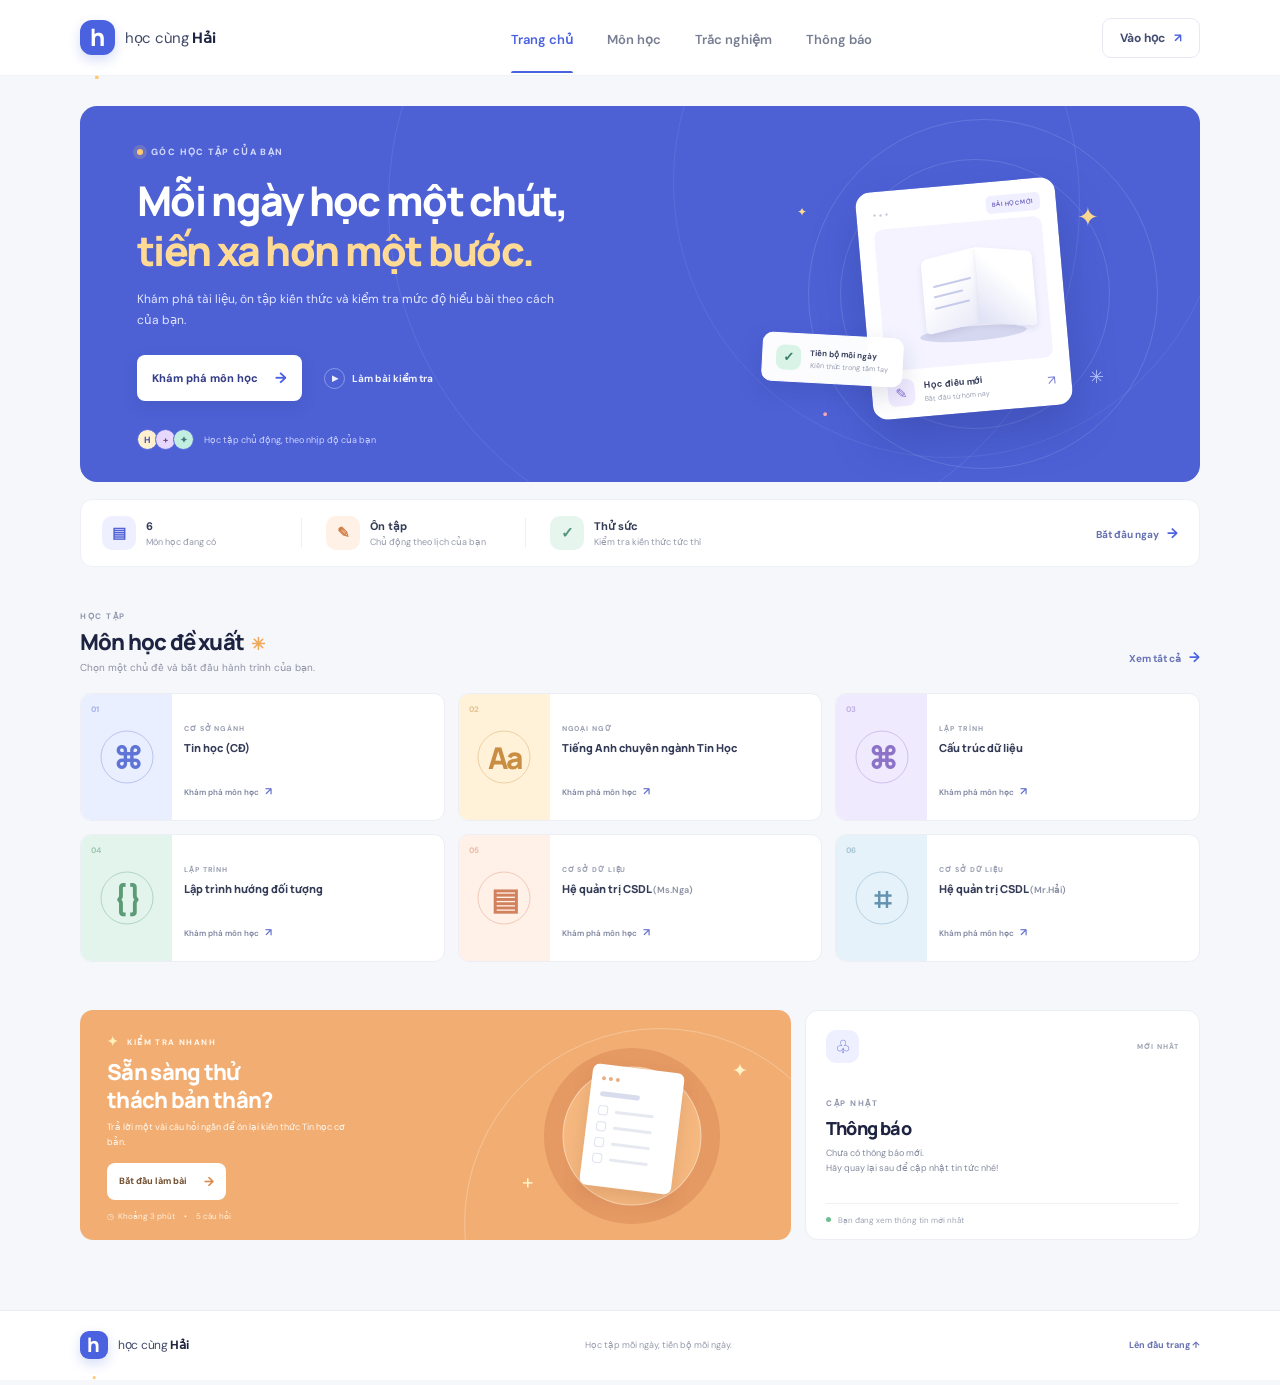
==== index.html @ 6ba07b75 "Add files via upload" ====
<!doctype html>
<html lang="vi">
  <head>
    <meta charset="utf-8">
    <meta name="viewport" content="width=device-width, initial-scale=1">
    <meta name="theme-color" content="#f5f7fb">
    <meta name="description" content="Học cùng Hải — góc học tập trực tuyến với tài liệu và bài trắc nghiệm.">
    <title>Học cùng Hải — Học tập mỗi ngày</title>
    <link rel="preconnect" href="https://fonts.googleapis.com">
    <link rel="preconnect" href="https://fonts.gstatic.com" crossorigin>
    <link href="https://fonts.googleapis.com/css2?family=DM+Sans:wght@400;500;600;700;800&family=Manrope:wght@400;500;600;700;800&display=swap" rel="stylesheet">
    <link rel="stylesheet" href="styles.css">
    <script src="app.js" defer></script>
  </head>
  <body>
    <header class="site-header">
      <div class="header-inner">
        <a class="brand" href="#trang-chu" aria-label="Học cùng Hải - Trang chủ">
          <span class="brand-mark" aria-hidden="true">h<span>.</span></span>
          <span class="brand-name">học cùng <strong>Hải</strong></span>
        </a>
        <button class="menu-toggle" type="button" aria-expanded="false" aria-controls="primary-nav" aria-label="Mở menu">
          <span></span><span></span><span></span>
        </button>
        <nav class="primary-nav" id="primary-nav" aria-label="Điều hướng chính">
          <a class="nav-link active" href="#trang-chu">Trang chủ</a>
          <a class="nav-link" href="#mon-hoc">Môn học</a>
          <a class="nav-link" href="#kiem-tra">Trắc nghiệm</a>
          <a class="nav-link" href="#thong-bao">Thông báo</a>
        </nav>
        <a class="header-cta" href="#kiem-tra">Vào học <span aria-hidden="true">↗</span></a>
      </div>
    </header>

    <main id="trang-chu">
      <div class="page-shell">
        <section class="hero" aria-labelledby="hero-title">
          <div class="hero-copy">
            <div class="eyebrow"><span class="eyebrow-dot"></span> GÓC HỌC TẬP CỦA BẠN</div>
            <h1 id="hero-title">Mỗi ngày học một chút,<br><span>tiến xa hơn một bước.</span></h1>
            <p>Khám phá tài liệu, ôn tập kiến thức và kiểm tra mức độ hiểu bài theo cách của bạn.</p>
            <div class="hero-actions">
              <a class="button button-light" href="#mon-hoc">Khám phá môn học <span aria-hidden="true">→</span></a>
              <a class="hero-text-link" href="#kiem-tra"><span class="play-icon" aria-hidden="true">▶</span> Làm bài kiểm tra</a>
            </div>
            <div class="hero-footnote"><span class="avatar-stack" aria-hidden="true"><i>H</i><i>+</i><i>✦</i></span><span>Học tập chủ động, theo nhịp độ của bạn</span></div>
          </div>
          <div class="hero-art" aria-hidden="true">
            <div class="art-orbit orbit-one"></div>
            <div class="art-orbit orbit-two"></div>
            <div class="art-spark spark-one">✦</div>
            <div class="art-spark spark-two">✳</div>
            <div class="book-card">
              <div class="book-card-top"><span class="book-dots">•••</span><span class="book-tag">BÀI HỌC MỚI</span></div>
              <div class="book-illustration"><div class="book-shadow"></div><div class="book-left"></div><div class="book-right"></div><div class="book-line line-a"></div><div class="book-line line-b"></div><div class="book-line line-c"></div></div>
              <div class="book-caption"><span class="caption-icon">✎</span><span><strong>Học điều mới</strong><small>Bắt đầu từ hôm nay</small></span><span class="caption-arrow">↗</span></div>
            </div>
            <div class="floating-note"><span class="note-check">✓</span><span><strong>Tiến bộ mỗi ngày</strong><small>Kiến thức trong tầm tay</small></span></div>
            <span class="art-star star-a">✦</span><span class="art-star star-b">·</span>
          </div>
        </section>

        <section class="quick-stats" aria-label="Tổng quan học tập">
          <div class="stat-item"><span class="stat-icon icon-blue">▤</span><span><strong>6</strong><small>Môn học đang có</small></span></div>
          <span class="stat-divider"></span>
          <div class="stat-item"><span class="stat-icon icon-orange">✎</span><span><strong>Ôn tập</strong><small>Chủ động theo lịch của bạn</small></span></div>
          <span class="stat-divider"></span>
          <div class="stat-item"><span class="stat-icon icon-green">✓</span><span><strong>Thử sức</strong><small>Kiểm tra kiến thức tức thì</small></span></div>
          <a class="stat-more" href="#kiem-tra">Bắt đầu ngay <span aria-hidden="true">→</span></a>
        </section>

        <section class="content-section courses-section" id="mon-hoc" aria-labelledby="courses-title">
          <div class="section-heading">
            <div><div class="section-kicker">HỌC TẬP</div><h2 id="courses-title">Môn học đề xuất <span class="heading-spark">✳</span></h2><p>Chọn một chủ đề và bắt đầu hành trình của bạn.</p></div>
            <a class="view-all" href="#mon-hoc">Xem tất cả <span aria-hidden="true">→</span></a>
          </div>
          <div class="course-grid">
            <a class="course-card course-blue" href="#kiem-tra">
              <div class="course-art"><span class="course-glyph">01</span><span class="art-symbol">⌘</span><span class="art-ring"></span></div>
              <div class="course-info"><span class="course-label">CƠ SỞ NGÀNH</span><h3>Tin học (CĐ)</h3><span class="course-link">Khám phá môn học <span aria-hidden="true">↗</span></span></div>
            </a>
            <a class="course-card course-yellow" href="#kiem-tra">
              <div class="course-art"><span class="course-glyph">02</span><span class="art-symbol">Aa</span><span class="art-ring"></span></div>
              <div class="course-info"><span class="course-label">NGOẠI NGỮ</span><h3>Tiếng Anh chuyên ngành Tin Học</h3><span class="course-link">Khám phá môn học <span aria-hidden="true">↗</span></span></div>
            </a>
            <a class="course-card course-lilac" href="#kiem-tra">
              <div class="course-art"><span class="course-glyph">03</span><span class="art-symbol">⌘</span><span class="art-ring"></span></div>
              <div class="course-info"><span class="course-label">LẬP TRÌNH</span><h3>Cấu trúc dữ liệu</h3><span class="course-link">Khám phá môn học <span aria-hidden="true">↗</span></span></div>
            </a>
            <a class="course-card course-mint" href="#kiem-tra">
              <div class="course-art"><span class="course-glyph">04</span><span class="art-symbol">{ }</span><span class="art-ring"></span></div>
              <div class="course-info"><span class="course-label">LẬP TRÌNH</span><h3>Lập trình hướng đối tượng</h3><span class="course-link">Khám phá môn học <span aria-hidden="true">↗</span></span></div>
            </a>
            <a class="course-card course-peach" href="#kiem-tra">
              <div class="course-art"><span class="course-glyph">05</span><span class="art-symbol">▤</span><span class="art-ring"></span></div>
              <div class="course-info"><span class="course-label">CƠ SỞ DỮ LIỆU</span><h3>Hệ quản trị CSDL <span class="teacher">(Ms.Nga)</span></h3><span class="course-link">Khám phá môn học <span aria-hidden="true">↗</span></span></div>
            </a>
            <a class="course-card course-sky" href="#kiem-tra">
              <div class="course-art"><span class="course-glyph">06</span><span class="art-symbol">⌗</span><span class="art-ring"></span></div>
              <div class="course-info"><span class="course-label">CƠ SỞ DỮ LIỆU</span><h3>Hệ quản trị CSDL <span class="teacher">(Mr.Hải)</span></h3><span class="course-link">Khám phá môn học <span aria-hidden="true">↗</span></span></div>
            </a>
          </div>
        </section>

        <section class="bottom-grid">
          <div class="quiz-panel" id="kiem-tra">
            <div class="quiz-copy">
              <div class="quiz-label"><span>✦</span> KIỂM TRA NHANH</div>
              <h2>Sẵn sàng thử<br>thách bản thân?</h2>
              <p>Trả lời một vài câu hỏi ngắn để ôn lại kiến thức Tin học cơ bản.</p>
              <button class="button button-dark" type="button" id="start-quiz">Bắt đầu làm bài <span aria-hidden="true">→</span></button>
              <div class="quiz-meta"><span>◷ &nbsp;Khoảng 3 phút</span><span>•</span><span>5 câu hỏi</span></div>
            </div>
            <div class="quiz-art" aria-hidden="true"><div class="quiz-circle circle-back"></div><div class="quiz-circle circle-front"></div><div class="quiz-paper"><div class="paper-top"><i></i><i></i><i></i></div><div class="paper-title"></div><div class="paper-row"><b>✓</b><i></i></div><div class="paper-row"><b></b><i></i></div><div class="paper-row"><b></b><i></i></div><div class="paper-row"><b></b><i></i></div></div><span class="quiz-art-star">✦</span><span class="quiz-art-plus">+</span></div>
          </div>
          <aside class="notice-card" id="thong-bao">
            <div class="notice-heading"><div class="notice-icon">♧</div><span class="notice-count">MỚI NHẤT</span></div>
            <div class="notice-content"><span class="section-kicker">CẬP NHẬT</span><h2>Thông báo</h2><p>Chưa có thông báo mới.<br>Hãy quay lại sau để cập nhật tin tức nhé!</p></div>
            <div class="notice-footer"><span class="notice-dot"></span> Bạn đang xem thông tin mới nhất</div>
          </aside>
        </section>
      </div>
    </main>

    <footer class="site-footer"><div class="footer-inner"><a class="brand footer-brand" href="#trang-chu"><span class="brand-mark" aria-hidden="true">h<span>.</span></span><span class="brand-name">học cùng <strong>Hải</strong></span></a><span>Học tập mỗi ngày, tiến bộ mỗi ngày.</span><a href="#trang-chu">Lên đầu trang ↑</a></div></footer>

    <dialog class="quiz-dialog" id="quiz-dialog" aria-labelledby="quiz-title">
      <div class="quiz-dialog-inner">
        <div class="dialog-top"><span class="dialog-brand"><span class="brand-mark" aria-hidden="true">h<span>.</span></span> BÀI KIỂM TRA NHANH</span><button class="icon-button" id="close-quiz" type="button" aria-label="Đóng bài kiểm tra">×</button></div>
        <div id="quiz-content"></div>
      </div>
    </dialog>
  </body>
</html>
---- styles.css ----
:root {
  color-scheme: light;
  --ink: #1d2340;
  --muted: #777e96;
  --blue: #4a62df;
  --line: #e9ebf2;
  --paper: #fff;
  --canvas: #f5f7fb;
}

* { box-sizing: border-box; }
html { scroll-behavior: smooth; scroll-padding-top: 96px; }
body { margin: 0; background: var(--canvas); color: var(--ink); font-family: "DM Sans", sans-serif; -webkit-font-smoothing: antialiased; }
a { color: inherit; text-decoration: none; }
button { font: inherit; }
.site-header { position: sticky; z-index: 10; top: 0; height: 76px; background: rgba(255,255,255,.94); border-bottom: 1px solid rgba(31,40,75,.055); backdrop-filter: blur(14px); }
.header-inner, .page-shell, .footer-inner { width: min(1120px, calc(100% - 48px)); margin: 0 auto; }
.header-inner { height: 100%; display: flex; align-items: center; justify-content: space-between; }
.brand { display: inline-flex; align-items: center; gap: 10px; white-space: nowrap; }
.brand-mark { display: grid; width: 35px; height: 35px; place-items: center; border-radius: 12px; color: white; background: var(--blue); font-family: Manrope, sans-serif; font-size: 24px; font-weight: 800; letter-spacing: -3px; padding: 0 4px 5px 0; box-shadow: 0 5px 12px #4a62df38; }
.brand-mark span { color: #ffc96c; }
.brand-name { color: #424a69; font-size: 15px; letter-spacing: -.3px; }
.brand-name strong { color: var(--ink); font-weight: 800; }
.primary-nav { display: flex; align-items: center; gap: 34px; margin-left: 65px; }
.nav-link { position: relative; padding: 28px 0 25px; color: #777e92; font-size: 13px; font-weight: 600; transition: color .2s; }
.nav-link:hover, .nav-link.active { color: var(--blue); }
.nav-link.active:after { position: absolute; right: 0; bottom: 0; left: 0; height: 2px; border-radius: 2px 2px 0 0; background: var(--blue); content: ""; }
.header-cta { padding: 11px 17px; border: 1px solid #e6e9f4; border-radius: 9px; color: #424b70; background: #fff; font-size: 12px; font-weight: 700; transition: border-color .2s, color .2s; }
.header-cta:hover { border-color: var(--blue); color: var(--blue); }
.header-cta span { padding-left: 6px; color: var(--blue); }
.menu-toggle { display: none; }
.page-shell { padding-top: 30px; padding-bottom: 70px; }
.hero { position: relative; display: grid; min-height: 371px; grid-template-columns: 1.1fr .9fr; overflow: hidden; border-radius: 17px; color: white; background: #4d61d5; isolation: isolate; }
.hero:before { position: absolute; z-index: -1; top: -248px; right: 120px; width: 690px; height: 690px; border: 1px solid #ffffff17; border-radius: 50%; content: ""; }
.hero:after { position: absolute; z-index: -1; top: -200px; right: -25px; width: 550px; height: 550px; border: 1px solid #ffffff13; border-radius: 50%; content: ""; }
.hero-copy { z-index: 1; align-self: center; padding: 40px 0 32px 57px; }
.eyebrow, .quiz-label { display: flex; align-items: center; gap: 8px; color: #d2d8ff; font-size: 9px; font-weight: 800; letter-spacing: 1.4px; }
.eyebrow-dot { width: 6px; height: 6px; border-radius: 50%; background: #ffcb71; box-shadow: 0 0 0 4px #ffcb712e; }
.hero h1 { margin: 17px 0 13px; font-family: Manrope, sans-serif; font-size: clamp(29px, 3.5vw, 41px); font-weight: 800; letter-spacing: -1.7px; line-height: 1.23; }
.hero h1 span { color: #ffda95; }
.hero-copy > p { max-width: 430px; margin: 0; color: #e2e5ff; font-size: 12px; line-height: 1.8; }
.hero-actions { display: flex; align-items: center; gap: 22px; margin-top: 23px; }
.button { display: inline-flex; align-items: center; justify-content: center; gap: 17px; border: 0; border-radius: 8px; cursor: pointer; font-size: 11px; font-weight: 800; transition: transform .18s, box-shadow .18s, background .18s; }
.button:hover { transform: translateY(-2px); }
.button-light { padding: 13px 15px; color: #343e88; background: white; box-shadow: 0 5px 16px #232b6221; }
.button-light span { color: var(--blue); font-size: 15px; }
.hero-text-link { color: #eef0ff; font-size: 10px; font-weight: 700; }
.play-icon { display: inline-grid; width: 21px; height: 21px; margin-right: 5px; place-items: center; border: 1px solid #ffffff56; border-radius: 50%; font-size: 8px; }
.hero-footnote { display: flex; align-items: center; gap: 10px; margin-top: 28px; color: #cdd3ff; font-size: 9px; }
.avatar-stack { display: flex; padding-left: 3px; }
.avatar-stack i { display: grid; width: 21px; height: 21px; margin-left: -3px; place-items: center; border: 1px solid #5366db; border-radius: 50%; color: #4854ad; background: #fff0cf; font-size: 9px; font-style: normal; font-weight: 800; }
.avatar-stack i:nth-child(2) { color: #704b82; background: #e8d7fc; }
.avatar-stack i:nth-child(3) { color: #457a77; background: #c1eee0; }
.hero-art { position: relative; min-height: 371px; }
.art-orbit { position: absolute; top: 50%; left: 50%; border: 1px solid #ffffff21; border-radius: 50%; transform: translate(-40%,-50%); }
.orbit-one { width: 350px; height: 350px; }
.orbit-two { width: 270px; height: 270px; }
.book-card { position: absolute; top: 50%; left: 50%; width: 200px; height: 228px; padding: 13px 15px; border: 1px solid #ffffff76; border-radius: 15px; background: #fff; box-shadow: 0 22px 45px #252e7c4c; transform: translate(-42%,-48%) rotate(-5deg); }
.book-card-top { display: flex; align-items: center; justify-content: space-between; }
.book-dots { color: #c2c8da; font-size: 10px; letter-spacing: 2px; }
.book-tag { padding: 5px 6px; border-radius: 5px; color: #7772c3; background: #f0efff; font-size: 6px; font-weight: 800; letter-spacing: .5px; }
.book-illustration { position: relative; height: 142px; margin-top: 6px; overflow: hidden; border-radius: 9px; background: #f4f3ff; }
.book-shadow { position: absolute; bottom: 23px; left: 37px; width: 107px; height: 15px; border-radius: 50%; background: #d5d6ef; }
.book-left, .book-right { position: absolute; bottom: 37px; width: 56px; height: 75px; background: linear-gradient(145deg,#fff 40%,#e7e8f7); box-shadow: 0 3px 6px #7578a62a; }
.book-left { left: 44px; border-radius: 6px 1px 2px 5px; transform: skewY(-9deg); }
.book-right { left: 99px; border-radius: 1px 5px 5px 2px; background: linear-gradient(220deg,#fff 40%,#dfe2f5); transform: skewY(9deg); }
.book-line { position: absolute; z-index: 1; left: 54px; width: 39px; height: 2px; border-radius: 4px; background: #c7cbea; transform: rotate(-9deg); }
.line-a { bottom: 82px; }.line-b { bottom: 71px; width: 30px; }.line-c { bottom: 60px; width: 36px; }
.book-caption { display: flex; align-items: center; gap: 9px; padding-top: 9px; }
.caption-icon { display: grid; width: 27px; height: 27px; place-items: center; border-radius: 8px; color: #876fd0; background: #f1ecff; font-size: 14px; }
.book-caption strong, .book-caption small, .floating-note strong, .floating-note small { display: block; }
.book-caption strong { color: #343b5a; font-size: 9px; }
.book-caption small { margin-top: 3px; color: #9a9fb2; font-size: 7px; }
.caption-arrow { margin-left: auto; color: #757ad3; font-size: 13px; }
.floating-note { position: absolute; top: 61%; left: 13%; display: flex; align-items: center; gap: 9px; padding: 11px 13px; border: 1px solid #fff; border-radius: 10px; background: #fffffffa; box-shadow: 0 9px 24px #232b6226; transform: rotate(3deg); }
.note-check { display: grid; width: 25px; height: 25px; place-items: center; border-radius: 8px; color: #377c66; background: #d9f3e7; font-size: 13px; font-weight: 800; }
.floating-note strong { color: #3a415e; font-size: 8px; }
.floating-note small { margin-top: 3px; color: #969caf; font-size: 7px; }
.art-spark, .art-star { position: absolute; color: #ffda91; }
.spark-one { top: 25%; right: 20%; font-size: 26px; }
.spark-two { top: 69%; right: 19%; color: #b6c4ff; font-size: 18px; }
.star-a { top: 26%; left: 20%; font-size: 12px; }
.star-b { top: 76%; left: 25%; color: #f8a5ae; font-size: 33px; }
.quick-stats { display: flex; align-items: center; gap: 24px; margin: 17px 0 44px; padding: 16px 21px; border: 1px solid #edf0f6; border-radius: 12px; background: #fff; }
.stat-item { display: flex; align-items: center; gap: 10px; min-width: 175px; }
.stat-icon { display: grid; width: 34px; height: 34px; flex: 0 0 34px; place-items: center; border-radius: 10px; font-size: 15px; font-weight: 700; }
.icon-blue { color: #5263d5; background: #eef0ff; }.icon-orange { color: #d17f48; background: #fff1e5; }.icon-green { color: #52977a; background: #e6f5ee; }
.stat-item strong, .stat-item small { display: block; }
.stat-item strong { color: #363d59; font-size: 11px; font-weight: 800; }
.stat-item small { margin-top: 3px; color: #9399aa; font-size: 9px; }
.stat-divider { width: 1px; height: 30px; background: #eef0f4; }
.stat-more { margin-left: auto; color: #6570b0; font-size: 10px; font-weight: 700; white-space: nowrap; }
.stat-more span { padding-left: 6px; color: var(--blue); font-size: 14px; }
.content-section { margin-bottom: 48px; }
.section-heading { display: flex; align-items: flex-end; justify-content: space-between; margin-bottom: 19px; }
.section-kicker { color: #9299ac; font-size: 8px; font-weight: 800; letter-spacing: 1.5px; }
.section-heading h2, .notice-content h2 { margin: 6px 0 4px; font-family: Manrope, sans-serif; font-size: 22px; font-weight: 800; letter-spacing: -.8px; }
.heading-spark { padding-left: 4px; color: #efa95b; font-family: sans-serif; font-size: 17px; }
.section-heading p { margin: 0; color: #8d93a5; font-size: 10px; }
.view-all { padding: 8px 0; color: #6974b6; font-size: 10px; font-weight: 700; }
.view-all span { margin-left: 6px; color: var(--blue); font-size: 14px; }
.course-grid { display: grid; grid-template-columns: repeat(3, 1fr); gap: 13px; }
.course-card { display: grid; min-height: 128px; grid-template-columns: 91px 1fr; overflow: hidden; border: 1px solid #eceef4; border-radius: 11px; background: #fff; transition: transform .2s, box-shadow .2s, border-color .2s; }
.course-card:hover { border-color: #d9def9; box-shadow: 0 10px 24px #313c7510; transform: translateY(-3px); }
.course-art { position: relative; display: grid; overflow: hidden; place-items: center; }
.course-blue .course-art { background: #e9efff; color: #6074d5; }.course-yellow .course-art { background: #fff2d9; color: #c98e43; }.course-lilac .course-art { background: #f0eaff; color: #8d73c7; }.course-mint .course-art { background: #e2f4eb; color: #5b9c77; }.course-peach .course-art { background: #fff0e8; color: #d2815d; }.course-sky .course-art { background: #e5f2fa; color: #6393b1; }
.course-glyph { position: absolute; top: 10px; left: 10px; opacity: .48; font-size: 8px; font-weight: 800; }
.art-symbol { z-index: 1; font-family: Manrope, sans-serif; font-size: 30px; font-weight: 800; letter-spacing: -2px; }
.art-ring { position: absolute; top: 50%; left: 50%; width: 53px; height: 53px; border: 1px solid currentColor; border-radius: 50%; opacity: .35; transform: translate(-50%,-50%); }
.course-info { align-self: center; padding: 11px 12px; }
.course-label { color: #9aa0b1; font-size: 7px; font-weight: 800; letter-spacing: .9px; }
.course-info h3 { min-height: 30px; margin: 5px 0 8px; color: #343b57; font-family: Manrope, sans-serif; font-size: 11px; font-weight: 800; line-height: 1.35; }
.teacher { color: #8a90a3; font-family: "DM Sans", sans-serif; font-size: 9px; font-weight: 600; }
.course-link { color: #7e85a0; font-size: 8px; font-weight: 600; }
.course-link span { padding-left: 4px; color: #6371d0; font-size: 11px; }
.bottom-grid { display: grid; grid-template-columns: 1.8fr 1fr; gap: 14px; }
.quiz-panel { position: relative; display: flex; min-height: 226px; overflow: hidden; border-radius: 13px; color: white; background: #f2ae72; }
.quiz-panel:before { position: absolute; right: -65px; bottom: -180px; width: 390px; height: 390px; border: 1px solid #ffffff45; border-radius: 50%; content: ""; }
.quiz-copy { z-index: 1; width: 57%; padding: 23px 0 19px 27px; }
.quiz-label { color: #fff7eb; font-size: 8px; }
.quiz-label span { color: #fff0b7; font-size: 13px; }
.quiz-copy h2 { margin: 9px 0 6px; font-family: Manrope, sans-serif; font-size: 22px; font-weight: 800; letter-spacing: -.7px; line-height: 1.25; }
.quiz-copy p { max-width: 245px; margin: 0; color: #fff8f1; font-size: 9px; line-height: 1.65; }
.button-dark { margin-top: 13px; padding: 10px 12px; color: #735031; background: #fff; font-size: 9px; }
.button-dark:hover { box-shadow: 0 5px 14px #9d61383b; }
.button-dark span { color: #d78c50; font-size: 13px; }
.quiz-meta { display: flex; gap: 9px; margin-top: 11px; color: #fff0df; font-size: 8px; }
.quiz-art { position: relative; flex: 1; }
.quiz-circle { position: absolute; top: 55%; left: 48%; border-radius: 50%; transform: translate(-50%,-50%); }
.circle-back { width: 176px; height: 176px; background: #e59963; }
.circle-front { width: 139px; height: 139px; border: 1px solid #ffffff69; background: #f5b87f; }
.quiz-paper { position: absolute; top: 52%; left: 48%; width: 92px; height: 122px; padding: 12px 10px; border-radius: 7px; background: #fff; box-shadow: 0 9px 18px #9a5c3733; transform: translate(-50%,-50%) rotate(7deg); }
.paper-top { display: flex; gap: 3px; }.paper-top i { width: 4px; height: 4px; border-radius: 50%; background: #e9ae82; }
.paper-title { width: 40px; height: 5px; margin: 11px 0 9px; border-radius: 4px; background: #d9dced; }
.paper-row { display: flex; align-items: center; gap: 7px; margin: 6px 0; }
.paper-row b { display: grid; width: 10px; height: 10px; place-items: center; border: 1px solid #dfe2ef; border-radius: 3px; color: white; font-size: 7px; }
.paper-row:first-of-type b { border-color: #83c2a3; background: #83c2a3; }
.paper-row i { width: 39px; height: 3px; border-radius: 3px; background: #e7e9f1; }
.quiz-art-star, .quiz-art-plus { position: absolute; color: #fff2c6; }
.quiz-art-star { top: 21%; right: 14%; font-size: 19px; }
.quiz-art-plus { bottom: 19%; left: 12%; font-size: 21px; }
.notice-card { display: flex; min-height: 226px; flex-direction: column; padding: 19px 20px 14px; border: 1px solid #eceef4; border-radius: 13px; background: white; }
.notice-heading { display: flex; align-items: center; justify-content: space-between; }
.notice-icon { display: grid; width: 33px; height: 33px; place-items: center; border-radius: 10px; color: #5a69cd; background: #eef0ff; font-size: 18px; }
.notice-count { color: #a0a5b4; font-size: 7px; font-weight: 800; letter-spacing: 1px; }
.notice-content { margin: auto 0; }
.notice-content h2 { margin-top: 5px; font-size: 18px; }
.notice-content p { margin: 6px 0 0; color: #858c9f; font-size: 9px; line-height: 1.7; }
.notice-footer { display: flex; align-items: center; gap: 7px; padding-top: 11px; border-top: 1px solid #f0f1f5; color: #a0a5b4; font-size: 8px; }
.notice-dot { width: 5px; height: 5px; border-radius: 50%; background: #70bd94; }
.site-footer { border-top: 1px solid #e9ecf2; background: #fff; }
.footer-inner { display: flex; min-height: 69px; align-items: center; justify-content: space-between; }
.footer-brand .brand-mark { width: 28px; height: 28px; border-radius: 9px; font-size: 20px; }
.footer-brand .brand-name { font-size: 12px; }
.footer-inner > span, .footer-inner > a:last-child { color: #969bac; font-size: 9px; }
.footer-inner > a:last-child { color: #6872b3; font-weight: 700; }
.quiz-dialog { width: min(460px, calc(100% - 28px)); max-height: min(700px, calc(100% - 28px)); padding: 0; overflow: auto; border: 0; border-radius: 16px; color: var(--ink); background: white; box-shadow: 0 24px 80px #1c245144; }
.quiz-dialog::backdrop { background: #1c244b8c; backdrop-filter: blur(4px); }
.quiz-dialog-inner { padding: 21px 24px 25px; }
.dialog-top { display: flex; align-items: center; justify-content: space-between; padding-bottom: 17px; border-bottom: 1px solid var(--line); }
.dialog-brand { display: flex; align-items: center; gap: 8px; color: #707895; font-size: 9px; font-weight: 800; letter-spacing: .7px; }
.dialog-brand .brand-mark { width: 28px; height: 28px; border-radius: 9px; font-size: 20px; }
.icon-button { display: grid; width: 30px; height: 30px; place-items: center; border: 0; border-radius: 50%; color: #71788e; background: #f2f3f7; cursor: pointer; font-size: 21px; }
.quiz-progress-label { display: flex; justify-content: space-between; margin: 21px 0 8px; color: #858ba0; font-size: 10px; font-weight: 700; }
.progress-track { height: 5px; overflow: hidden; border-radius: 5px; background: #eef0f6; }
.progress-fill { height: 100%; border-radius: inherit; background: var(--blue); transition: width .25s ease; }
.quiz-question { margin: 20px 0 15px; font-family: Manrope, sans-serif; font-size: 19px; font-weight: 800; letter-spacing: -.4px; line-height: 1.45; }
.answer-list { display: grid; gap: 9px; }
.answer-option { display: flex; width: 100%; align-items: center; gap: 11px; padding: 12px; border: 1px solid #e8eaf1; border-radius: 9px; color: #525972; background: white; cursor: pointer; text-align: left; font-size: 12px; transition: border-color .15s, background .15s; }
.answer-option:hover:not(:disabled) { border-color: #aeb8f3; background: #f8f8ff; }
.answer-letter { display: grid; width: 25px; height: 25px; flex: 0 0 25px; place-items: center; border-radius: 7px; color: #79819d; background: #f1f2f7; font-size: 10px; font-weight: 800; }
.answer-option.selected { border-color: var(--blue); color: #424ca3; background: #f5f6ff; }
.answer-option.correct { border-color: #81c8a4; color: #347b5c; background: #f0fbf5; }
.answer-option.incorrect { border-color: #edaaa6; color: #a05252; background: #fff6f5; }
.answer-option:disabled { cursor: default; }
.quiz-feedback { min-height: 21px; margin-top: 12px; color: #767d94; font-size: 10px; line-height: 1.5; }
.quiz-feedback.good { color: #32815d; }.quiz-feedback.bad { color: #a05252; }
.quiz-next { display: flex; width: 100%; justify-content: center; margin-top: 8px; padding: 12px; color: #fff; background: var(--blue); }
.quiz-next:disabled { cursor: not-allowed; opacity: .45; transform: none; }
.quiz-result { padding: 26px 0 3px; text-align: center; }
.result-icon { display: grid; width: 58px; height: 58px; margin: 0 auto 13px; place-items: center; border-radius: 18px; color: #4b61ce; background: #eef0ff; font-size: 26px; }
.quiz-result h2 { margin: 0; font-family: Manrope, sans-serif; font-size: 23px; }
.quiz-result p { margin: 8px auto 16px; color: #858ba0; font-size: 12px; line-height: 1.7; }
.result-score { color: var(--blue); font-family: Manrope, sans-serif; font-size: 34px; font-weight: 800; }
.quiz-restart { width: 100%; margin-top: 14px; padding: 12px; color: white; background: var(--blue); }

@media (min-width: 1300px) { .page-shell, .header-inner, .footer-inner { width: min(1120px, calc(100% - 64px)); } }
@media (max-width: 900px) {
  .primary-nav { gap: 20px; margin-left: 0; }
  .hero-copy { padding-left: 35px; }
  .floating-note { left: 2%; }
  .quick-stats { gap: 14px; padding-right: 16px; padding-left: 16px; }
  .stat-item { min-width: 145px; }
  .course-grid { grid-template-columns: repeat(2, 1fr); }
}
@media (max-width: 640px) {
  html { scroll-padding-top: 75px; }
  .site-header { height: 64px; }
  .header-inner, .page-shell, .footer-inner { width: calc(100% - 30px); }
  .brand-mark { width: 31px; height: 31px; border-radius: 10px; font-size: 22px; }
  .brand-name { font-size: 13px; }
  .header-cta { margin-left: auto; margin-right: 12px; padding: 9px 11px; font-size: 10px; }
  .menu-toggle { display: flex; width: 34px; height: 34px; flex-direction: column; align-items: center; justify-content: center; gap: 4px; border: 1px solid #e6e9f2; border-radius: 9px; background: white; cursor: pointer; }
  .menu-toggle span { width: 14px; height: 1.5px; border-radius: 2px; background: #565e7b; }
  .primary-nav { position: absolute; top: 63px; right: 0; left: 0; display: none; flex-direction: column; align-items: stretch; gap: 0; padding: 8px 15px 13px; border-bottom: 1px solid var(--line); background: white; box-shadow: 0 12px 16px #212c5310; }
  .primary-nav.open { display: flex; }
  .nav-link { padding: 12px 5px; font-size: 12px; }
  .nav-link.active:after { right: auto; width: 3px; height: 16px; border-radius: 3px; }
  .page-shell { padding-top: 15px; padding-bottom: 42px; }
  .hero { min-height: 505px; grid-template-columns: 1fr; }
  .hero-copy { align-self: start; padding: 30px 22px 0; }
  .hero h1 { margin-top: 14px; font-size: clamp(28px, 8vw, 37px); }
  .hero-copy > p { max-width: 355px; font-size: 11px; }
  .hero-actions { gap: 13px; margin-top: 18px; }
  .button-light { padding: 12px 12px; font-size: 10px; }
  .hero-text-link { font-size: 9px; }
  .hero-footnote { margin-top: 16px; }
  .hero-art { min-height: 208px; }
  .art-orbit { top: 51%; }
  .orbit-one { width: 235px; height: 235px; }
  .orbit-two { width: 190px; height: 190px; }
  .book-card { top: 50%; left: 53%; width: 157px; height: 177px; padding: 10px 11px; }
  .book-illustration { height: 105px; }
  .book-shadow { bottom: 15px; left: 27px; width: 94px; }
  .book-left, .book-right { bottom: 26px; width: 48px; height: 59px; }
  .book-left { left: 30px; }.book-right { left: 77px; }
  .book-line { left: 38px; }.line-a { bottom: 68px; }.line-b { bottom: 57px; }.line-c { bottom: 46px; }
  .book-caption { gap: 7px; padding-top: 7px; }
  .caption-icon { width: 24px; height: 24px; }
  .floating-note { top: 54%; left: 4%; padding: 8px 9px; }
  .spark-one { top: 15%; right: 19%; }.spark-two { top: 74%; right: 12%; }
  .star-a { top: 21%; left: 15%; }.star-b { top: 72%; left: 19%; }
  .quick-stats { display: grid; grid-template-columns: 1fr 1fr; gap: 14px 10px; margin: 12px 0 35px; padding: 14px; }
  .stat-item { min-width: 0; gap: 8px; }
  .stat-item small { font-size: 8px; line-height: 1.4; }
  .stat-divider { display: none; }
  .stat-more { align-self: center; margin-left: 0; font-size: 9px; }
  .content-section { margin-bottom: 34px; }
  .section-heading { align-items: flex-end; margin-bottom: 14px; }
  .section-heading h2 { font-size: 19px; }
  .section-heading p { max-width: 230px; font-size: 9px; line-height: 1.5; }
  .view-all { font-size: 9px; white-space: nowrap; }
  .course-grid { grid-template-columns: 1fr 1fr; gap: 9px; }
  .course-card { min-height: 131px; grid-template-columns: 1fr; grid-template-rows: 67px 1fr; }
  .course-art { justify-items: start; padding-left: 15px; }
  .course-glyph { top: 7px; left: 9px; }
  .art-symbol { font-size: 23px; }
  .art-ring { top: 7px; left: 42px; width: 51px; height: 51px; transform: none; }
  .course-info { padding: 8px 10px 10px; }
  .course-info h3 { min-height: 30px; margin: 4px 0 6px; font-size: 10px; }
  .course-label { font-size: 6px; }
  .course-link { font-size: 7px; }
  .teacher { font-size: 8px; }
  .bottom-grid { grid-template-columns: 1fr; gap: 11px; }
  .quiz-panel { min-height: 221px; }
  .quiz-copy { width: 62%; padding: 21px 0 18px 19px; }
  .quiz-copy h2 { font-size: 21px; }
  .quiz-copy p { max-width: 210px; font-size: 8px; }
  .quiz-art { min-width: 125px; }
  .circle-back { width: 148px; height: 148px; }
  .circle-front { width: 120px; height: 120px; }
  .quiz-paper { width: 82px; height: 111px; }
  .notice-card { min-height: 196px; padding: 16px; }
  .notice-content h2 { font-size: 17px; }
  .notice-content p { font-size: 9px; }
  .footer-inner { min-height: 62px; }
  .footer-brand { gap: 7px; }
  .footer-brand .brand-name { font-size: 10px; }
  .footer-inner > span { display: none; }
  .footer-inner > a:last-child { font-size: 8px; }
  .quiz-dialog-inner { padding: 16px; }
}
@media (max-width: 360px) {
  .header-cta { padding: 8px; }
  .hero-actions { align-items: flex-start; flex-direction: column; gap: 10px; }
  .hero { min-height: 520px; }
  .course-card { min-height: 138px; }
  .quiz-copy { width: 66%; }
  .quiz-art { min-width: 105px; }
}
@media (prefers-reduced-motion: reduce) {
  *, *::before, *::after { scroll-behavior: auto !important; transition-duration: .01ms !important; }
}
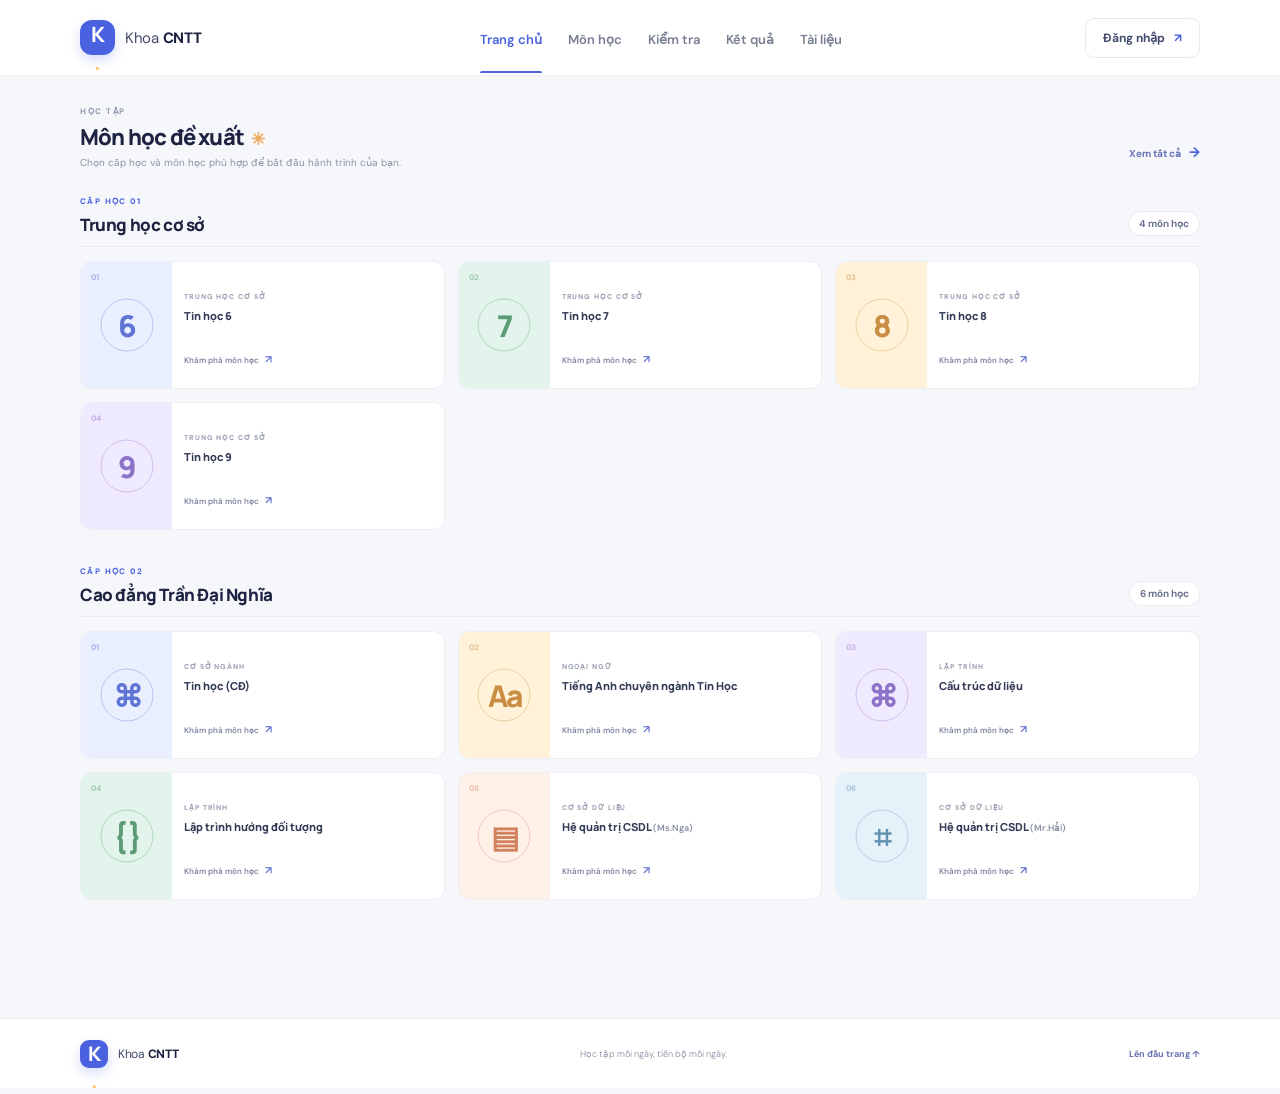
==== commit 86fe1e42: "Add files via upload" ====
--- a/index.html
+++ b/index.html
@@ -1,134 +1,136 @@
-<!doctype html>
-<html lang="vi">
-  <head>
-    <meta charset="utf-8">
-    <meta name="viewport" content="width=device-width, initial-scale=1">
-    <meta name="theme-color" content="#f5f7fb">
-    <meta name="description" content="Học cùng Hải — góc học tập trực tuyến với tài liệu và bài trắc nghiệm.">
-    <title>Học cùng Hải — Học tập mỗi ngày</title>
-    <link rel="preconnect" href="https://fonts.googleapis.com">
-    <link rel="preconnect" href="https://fonts.gstatic.com" crossorigin>
-    <link href="https://fonts.googleapis.com/css2?family=DM+Sans:wght@400;500;600;700;800&family=Manrope:wght@400;500;600;700;800&display=swap" rel="stylesheet">
-    <link rel="stylesheet" href="styles.css">
-    <script src="app.js" defer></script>
-  </head>
-  <body>
-    <header class="site-header">
-      <div class="header-inner">
-        <a class="brand" href="#trang-chu" aria-label="Học cùng Hải - Trang chủ">
-          <span class="brand-mark" aria-hidden="true">h<span>.</span></span>
-          <span class="brand-name">học cùng <strong>Hải</strong></span>
-        </a>
-        <button class="menu-toggle" type="button" aria-expanded="false" aria-controls="primary-nav" aria-label="Mở menu">
-          <span></span><span></span><span></span>
-        </button>
-        <nav class="primary-nav" id="primary-nav" aria-label="Điều hướng chính">
-          <a class="nav-link active" href="#trang-chu">Trang chủ</a>
-          <a class="nav-link" href="#mon-hoc">Môn học</a>
-          <a class="nav-link" href="#kiem-tra">Trắc nghiệm</a>
-          <a class="nav-link" href="#thong-bao">Thông báo</a>
-        </nav>
-        <a class="header-cta" href="#kiem-tra">Vào học <span aria-hidden="true">↗</span></a>
-      </div>
-    </header>
-
-    <main id="trang-chu">
-      <div class="page-shell">
-        <section class="hero" aria-labelledby="hero-title">
-          <div class="hero-copy">
-            <div class="eyebrow"><span class="eyebrow-dot"></span> GÓC HỌC TẬP CỦA BẠN</div>
-            <h1 id="hero-title">Mỗi ngày học một chút,<br><span>tiến xa hơn một bước.</span></h1>
-            <p>Khám phá tài liệu, ôn tập kiến thức và kiểm tra mức độ hiểu bài theo cách của bạn.</p>
-            <div class="hero-actions">
-              <a class="button button-light" href="#mon-hoc">Khám phá môn học <span aria-hidden="true">→</span></a>
-              <a class="hero-text-link" href="#kiem-tra"><span class="play-icon" aria-hidden="true">▶</span> Làm bài kiểm tra</a>
-            </div>
-            <div class="hero-footnote"><span class="avatar-stack" aria-hidden="true"><i>H</i><i>+</i><i>✦</i></span><span>Học tập chủ động, theo nhịp độ của bạn</span></div>
-          </div>
-          <div class="hero-art" aria-hidden="true">
-            <div class="art-orbit orbit-one"></div>
-            <div class="art-orbit orbit-two"></div>
-            <div class="art-spark spark-one">✦</div>
-            <div class="art-spark spark-two">✳</div>
-            <div class="book-card">
-              <div class="book-card-top"><span class="book-dots">•••</span><span class="book-tag">BÀI HỌC MỚI</span></div>
-              <div class="book-illustration"><div class="book-shadow"></div><div class="book-left"></div><div class="book-right"></div><div class="book-line line-a"></div><div class="book-line line-b"></div><div class="book-line line-c"></div></div>
-              <div class="book-caption"><span class="caption-icon">✎</span><span><strong>Học điều mới</strong><small>Bắt đầu từ hôm nay</small></span><span class="caption-arrow">↗</span></div>
-            </div>
-            <div class="floating-note"><span class="note-check">✓</span><span><strong>Tiến bộ mỗi ngày</strong><small>Kiến thức trong tầm tay</small></span></div>
-            <span class="art-star star-a">✦</span><span class="art-star star-b">·</span>
-          </div>
-        </section>
-
-        <section class="quick-stats" aria-label="Tổng quan học tập">
-          <div class="stat-item"><span class="stat-icon icon-blue">▤</span><span><strong>6</strong><small>Môn học đang có</small></span></div>
-          <span class="stat-divider"></span>
-          <div class="stat-item"><span class="stat-icon icon-orange">✎</span><span><strong>Ôn tập</strong><small>Chủ động theo lịch của bạn</small></span></div>
-          <span class="stat-divider"></span>
-          <div class="stat-item"><span class="stat-icon icon-green">✓</span><span><strong>Thử sức</strong><small>Kiểm tra kiến thức tức thì</small></span></div>
-          <a class="stat-more" href="#kiem-tra">Bắt đầu ngay <span aria-hidden="true">→</span></a>
-        </section>
-
-        <section class="content-section courses-section" id="mon-hoc" aria-labelledby="courses-title">
-          <div class="section-heading">
-            <div><div class="section-kicker">HỌC TẬP</div><h2 id="courses-title">Môn học đề xuất <span class="heading-spark">✳</span></h2><p>Chọn một chủ đề và bắt đầu hành trình của bạn.</p></div>
-            <a class="view-all" href="#mon-hoc">Xem tất cả <span aria-hidden="true">→</span></a>
-          </div>
-          <div class="course-grid">
-            <a class="course-card course-blue" href="#kiem-tra">
-              <div class="course-art"><span class="course-glyph">01</span><span class="art-symbol">⌘</span><span class="art-ring"></span></div>
-              <div class="course-info"><span class="course-label">CƠ SỞ NGÀNH</span><h3>Tin học (CĐ)</h3><span class="course-link">Khám phá môn học <span aria-hidden="true">↗</span></span></div>
-            </a>
-            <a class="course-card course-yellow" href="#kiem-tra">
-              <div class="course-art"><span class="course-glyph">02</span><span class="art-symbol">Aa</span><span class="art-ring"></span></div>
-              <div class="course-info"><span class="course-label">NGOẠI NGỮ</span><h3>Tiếng Anh chuyên ngành Tin Học</h3><span class="course-link">Khám phá môn học <span aria-hidden="true">↗</span></span></div>
-            </a>
-            <a class="course-card course-lilac" href="#kiem-tra">
-              <div class="course-art"><span class="course-glyph">03</span><span class="art-symbol">⌘</span><span class="art-ring"></span></div>
-              <div class="course-info"><span class="course-label">LẬP TRÌNH</span><h3>Cấu trúc dữ liệu</h3><span class="course-link">Khám phá môn học <span aria-hidden="true">↗</span></span></div>
-            </a>
-            <a class="course-card course-mint" href="#kiem-tra">
-              <div class="course-art"><span class="course-glyph">04</span><span class="art-symbol">{ }</span><span class="art-ring"></span></div>
-              <div class="course-info"><span class="course-label">LẬP TRÌNH</span><h3>Lập trình hướng đối tượng</h3><span class="course-link">Khám phá môn học <span aria-hidden="true">↗</span></span></div>
-            </a>
-            <a class="course-card course-peach" href="#kiem-tra">
-              <div class="course-art"><span class="course-glyph">05</span><span class="art-symbol">▤</span><span class="art-ring"></span></div>
-              <div class="course-info"><span class="course-label">CƠ SỞ DỮ LIỆU</span><h3>Hệ quản trị CSDL <span class="teacher">(Ms.Nga)</span></h3><span class="course-link">Khám phá môn học <span aria-hidden="true">↗</span></span></div>
-            </a>
-            <a class="course-card course-sky" href="#kiem-tra">
-              <div class="course-art"><span class="course-glyph">06</span><span class="art-symbol">⌗</span><span class="art-ring"></span></div>
-              <div class="course-info"><span class="course-label">CƠ SỞ DỮ LIỆU</span><h3>Hệ quản trị CSDL <span class="teacher">(Mr.Hải)</span></h3><span class="course-link">Khám phá môn học <span aria-hidden="true">↗</span></span></div>
-            </a>
-          </div>
-        </section>
-
-        <section class="bottom-grid">
-          <div class="quiz-panel" id="kiem-tra">
-            <div class="quiz-copy">
-              <div class="quiz-label"><span>✦</span> KIỂM TRA NHANH</div>
-              <h2>Sẵn sàng thử<br>thách bản thân?</h2>
-              <p>Trả lời một vài câu hỏi ngắn để ôn lại kiến thức Tin học cơ bản.</p>
-              <button class="button button-dark" type="button" id="start-quiz">Bắt đầu làm bài <span aria-hidden="true">→</span></button>
-              <div class="quiz-meta"><span>◷ &nbsp;Khoảng 3 phút</span><span>•</span><span>5 câu hỏi</span></div>
-            </div>
-            <div class="quiz-art" aria-hidden="true"><div class="quiz-circle circle-back"></div><div class="quiz-circle circle-front"></div><div class="quiz-paper"><div class="paper-top"><i></i><i></i><i></i></div><div class="paper-title"></div><div class="paper-row"><b>✓</b><i></i></div><div class="paper-row"><b></b><i></i></div><div class="paper-row"><b></b><i></i></div><div class="paper-row"><b></b><i></i></div></div><span class="quiz-art-star">✦</span><span class="quiz-art-plus">+</span></div>
-          </div>
-          <aside class="notice-card" id="thong-bao">
-            <div class="notice-heading"><div class="notice-icon">♧</div><span class="notice-count">MỚI NHẤT</span></div>
-            <div class="notice-content"><span class="section-kicker">CẬP NHẬT</span><h2>Thông báo</h2><p>Chưa có thông báo mới.<br>Hãy quay lại sau để cập nhật tin tức nhé!</p></div>
-            <div class="notice-footer"><span class="notice-dot"></span> Bạn đang xem thông tin mới nhất</div>
-          </aside>
-        </section>
-      </div>
-    </main>
-
-    <footer class="site-footer"><div class="footer-inner"><a class="brand footer-brand" href="#trang-chu"><span class="brand-mark" aria-hidden="true">h<span>.</span></span><span class="brand-name">học cùng <strong>Hải</strong></span></a><span>Học tập mỗi ngày, tiến bộ mỗi ngày.</span><a href="#trang-chu">Lên đầu trang ↑</a></div></footer>
-
-    <dialog class="quiz-dialog" id="quiz-dialog" aria-labelledby="quiz-title">
-      <div class="quiz-dialog-inner">
-        <div class="dialog-top"><span class="dialog-brand"><span class="brand-mark" aria-hidden="true">h<span>.</span></span> BÀI KIỂM TRA NHANH</span><button class="icon-button" id="close-quiz" type="button" aria-label="Đóng bài kiểm tra">×</button></div>
-        <div id="quiz-content"></div>
-      </div>
-    </dialog>
-  </body>
-</html>
+<!doctype html>
+<html lang="vi">
+  <head>
+    <meta charset="utf-8">
+    <meta name="viewport" content="width=device-width, initial-scale=1">
+    <meta name="theme-color" content="#f5f7fb">
+    <meta name="description" content="Khoa CNTT — cổng học tập trực tuyến với môn học, tài liệu và bài kiểm tra.">
+    <title>Khoa CNTT — Học tập mỗi ngày</title>
+    <link rel="preconnect" href="https://fonts.googleapis.com">
+    <link rel="preconnect" href="https://fonts.gstatic.com" crossorigin>
+    <link href="https://fonts.googleapis.com/css2?family=DM+Sans:wght@400;500;600;700;800&family=Manrope:wght@400;500;600;700;800&display=swap" rel="stylesheet">
+    <link rel="stylesheet" href="styles.css">
+    <script src="app.js" defer></script>
+  </head>
+  <body>
+    <header class="site-header">
+      <div class="header-inner">
+        <a class="brand" href="#trang-chu" aria-label="Khoa CNTT - Trang chủ">
+          <span class="brand-mark" aria-hidden="true">K<span>.</span></span>
+          <span class="brand-name">Khoa <strong>CNTT</strong></span>
+        </a>
+        <button class="menu-toggle" type="button" aria-expanded="false" aria-controls="primary-nav" aria-label="Mở menu">
+          <span></span><span></span><span></span>
+        </button>
+        <nav class="primary-nav" id="primary-nav" aria-label="Điều hướng chính">
+          <a class="nav-link active" href="#trang-chu">Trang chủ</a>
+          <a class="nav-link" href="mon-hoc.html">Môn học</a>
+          <a class="nav-link" href="kiem-tra.html">Kiểm tra</a>
+          <a class="nav-link" href="ket-qua.html">Kết quả</a>
+          <a class="nav-link" href="#tai-lieu">Tài liệu</a>
+        </nav>
+        <a class="header-cta" href="login.html">Đăng nhập <span aria-hidden="true">↗</span></a>
+      </div>
+    </header>
+
+    <main id="trang-chu">
+      <div class="page-shell">
+        <section class="content-section courses-section" id="mon-hoc" aria-labelledby="courses-title">
+          <div class="section-heading">
+            <div>
+              <div class="section-kicker">HỌC TẬP</div>
+              <h2 id="courses-title">Môn học đề xuất <span class="heading-spark">✳</span></h2>
+              <p>Chọn cấp học và môn học phù hợp để bắt đầu hành trình của bạn.</p>
+            </div>
+            <a class="view-all" href="mon-hoc.html">Xem tất cả <span aria-hidden="true">→</span></a>
+          </div>
+
+          <div class="course-group" aria-labelledby="level-thcs">
+            <div class="course-group-header">
+              <div>
+                <span class="course-level-tag">CẤP HỌC 01</span>
+                <h3 id="level-thcs">Trung học cơ sở</h3>
+              </div>
+              <span class="course-group-count">4 môn học</span>
+            </div>
+            <div class="course-grid">
+              <a class="course-card course-blue" href="#kiem-tra">
+                <div class="course-art"><span class="course-glyph">01</span><span class="art-symbol">6</span><span class="art-ring"></span></div>
+                <div class="course-info"><span class="course-label">TRUNG HỌC CƠ SỞ</span><h4>Tin học 6</h4><span class="course-link">Khám phá môn học <span aria-hidden="true">↗</span></span></div>
+              </a>
+              <a class="course-card course-mint" href="#kiem-tra">
+                <div class="course-art"><span class="course-glyph">02</span><span class="art-symbol">7</span><span class="art-ring"></span></div>
+                <div class="course-info"><span class="course-label">TRUNG HỌC CƠ SỞ</span><h4>Tin học 7</h4><span class="course-link">Khám phá môn học <span aria-hidden="true">↗</span></span></div>
+              </a>
+              <a class="course-card course-yellow" href="#kiem-tra">
+                <div class="course-art"><span class="course-glyph">03</span><span class="art-symbol">8</span><span class="art-ring"></span></div>
+                <div class="course-info"><span class="course-label">TRUNG HỌC CƠ SỞ</span><h4>Tin học 8</h4><span class="course-link">Khám phá môn học <span aria-hidden="true">↗</span></span></div>
+              </a>
+              <a class="course-card course-lilac" href="#kiem-tra">
+                <div class="course-art"><span class="course-glyph">04</span><span class="art-symbol">9</span><span class="art-ring"></span></div>
+                <div class="course-info"><span class="course-label">TRUNG HỌC CƠ SỞ</span><h4>Tin học 9</h4><span class="course-link">Khám phá môn học <span aria-hidden="true">↗</span></span></div>
+              </a>
+            </div>
+          </div>
+
+          <div class="course-group" aria-labelledby="level-cd">
+            <div class="course-group-header">
+              <div>
+                <span class="course-level-tag">CẤP HỌC 02</span>
+                <h3 id="level-cd">Cao đẳng Trần Đại Nghĩa</h3>
+              </div>
+              <span class="course-group-count">6 môn học</span>
+            </div>
+            <div class="course-grid">
+              <a class="course-card course-blue" href="#kiem-tra">
+                <div class="course-art"><span class="course-glyph">01</span><span class="art-symbol">⌘</span><span class="art-ring"></span></div>
+                <div class="course-info"><span class="course-label">CƠ SỞ NGÀNH</span><h4>Tin học (CĐ)</h4><span class="course-link">Khám phá môn học <span aria-hidden="true">↗</span></span></div>
+              </a>
+              <a class="course-card course-yellow" href="#kiem-tra">
+                <div class="course-art"><span class="course-glyph">02</span><span class="art-symbol">Aa</span><span class="art-ring"></span></div>
+                <div class="course-info"><span class="course-label">NGOẠI NGỮ</span><h4>Tiếng Anh chuyên ngành Tin Học</h4><span class="course-link">Khám phá môn học <span aria-hidden="true">↗</span></span></div>
+              </a>
+              <a class="course-card course-lilac" href="#kiem-tra">
+                <div class="course-art"><span class="course-glyph">03</span><span class="art-symbol">⌘</span><span class="art-ring"></span></div>
+                <div class="course-info"><span class="course-label">LẬP TRÌNH</span><h4>Cấu trúc dữ liệu</h4><span class="course-link">Khám phá môn học <span aria-hidden="true">↗</span></span></div>
+              </a>
+              <a class="course-card course-mint" href="#kiem-tra">
+                <div class="course-art"><span class="course-glyph">04</span><span class="art-symbol">{ }</span><span class="art-ring"></span></div>
+                <div class="course-info"><span class="course-label">LẬP TRÌNH</span><h4>Lập trình hướng đối tượng</h4><span class="course-link">Khám phá môn học <span aria-hidden="true">↗</span></span></div>
+              </a>
+              <a class="course-card course-peach" href="#kiem-tra">
+                <div class="course-art"><span class="course-glyph">05</span><span class="art-symbol">▤</span><span class="art-ring"></span></div>
+                <div class="course-info"><span class="course-label">CƠ SỞ DỮ LIỆU</span><h4>Hệ quản trị CSDL <span class="teacher">(Ms.Nga)</span></h4><span class="course-link">Khám phá môn học <span aria-hidden="true">↗</span></span></div>
+              </a>
+              <a class="course-card course-sky" href="#kiem-tra">
+                <div class="course-art"><span class="course-glyph">06</span><span class="art-symbol">⌗</span><span class="art-ring"></span></div>
+                <div class="course-info"><span class="course-label">CƠ SỞ DỮ LIỆU</span><h4>Hệ quản trị CSDL <span class="teacher">(Mr.Hải)</span></h4><span class="course-link">Khám phá môn học <span aria-hidden="true">↗</span></span></div>
+              </a>
+            </div>
+          </div>
+        </section>
+      </div>
+    </main>
+
+    <footer class="site-footer">
+      <div class="footer-inner">
+        <a class="brand footer-brand" href="#trang-chu">
+          <span class="brand-mark" aria-hidden="true">K<span>.</span></span>
+          <span class="brand-name">Khoa <strong>CNTT</strong></span>
+        </a>
+        <span>Học tập mỗi ngày, tiến bộ mỗi ngày.</span>
+        <a href="#trang-chu">Lên đầu trang ↑</a>
+      </div>
+    </footer>
+
+    <dialog class="quiz-dialog" id="quiz-dialog" aria-labelledby="quiz-title">
+      <div class="quiz-dialog-inner">
+        <div class="dialog-top">
+          <span class="dialog-brand"><span class="brand-mark" aria-hidden="true">K<span>.</span></span> BÀI KIỂM TRA NHANH</span>
+          <button class="icon-button" id="close-quiz" type="button" aria-label="Đóng bài kiểm tra">×</button>
+        </div>
+        <div id="quiz-content"></div>
+      </div>
+    </dialog>
+  </body>
+</html>
--- a/styles.css
+++ b/styles.css
@@ -10,23 +10,25 @@
 
 * { box-sizing: border-box; }
 html { scroll-behavior: smooth; scroll-padding-top: 96px; }
-body { margin: 0; background: var(--canvas); color: var(--ink); font-family: "DM Sans", sans-serif; -webkit-font-smoothing: antialiased; }
+body { min-height: 100vh; display: flex; flex-direction: column; margin: 0; background: var(--canvas); color: var(--ink); font-family: "DM Sans", sans-serif; -webkit-font-smoothing: antialiased; }
+main { flex: 1; }
 a { color: inherit; text-decoration: none; }
-button { font: inherit; }
+button { font: inherit; }
+[hidden] { display: none !important; }
 .site-header { position: sticky; z-index: 10; top: 0; height: 76px; background: rgba(255,255,255,.94); border-bottom: 1px solid rgba(31,40,75,.055); backdrop-filter: blur(14px); }
 .header-inner, .page-shell, .footer-inner { width: min(1120px, calc(100% - 48px)); margin: 0 auto; }
 .header-inner { height: 100%; display: flex; align-items: center; justify-content: space-between; }
 .brand { display: inline-flex; align-items: center; gap: 10px; white-space: nowrap; }
-.brand-mark { display: grid; width: 35px; height: 35px; place-items: center; border-radius: 12px; color: white; background: var(--blue); font-family: Manrope, sans-serif; font-size: 24px; font-weight: 800; letter-spacing: -3px; padding: 0 4px 5px 0; box-shadow: 0 5px 12px #4a62df38; }
+.brand-mark { display: grid; width: 35px; height: 35px; place-items: center; border-radius: 12px; color: white; background: var(--blue); font-family: Manrope, sans-serif; font-size: 21px; font-weight: 800; letter-spacing: -1.5px; padding: 0 1px 2px 0; box-shadow: 0 5px 12px #4a62df38; }
 .brand-mark span { color: #ffc96c; }
 .brand-name { color: #424a69; font-size: 15px; letter-spacing: -.3px; }
 .brand-name strong { color: var(--ink); font-weight: 800; }
-.primary-nav { display: flex; align-items: center; gap: 34px; margin-left: 65px; }
-.nav-link { position: relative; padding: 28px 0 25px; color: #777e92; font-size: 13px; font-weight: 600; transition: color .2s; }
+.primary-nav { display: flex; align-items: center; gap: 26px; margin-left: 36px; }
+.nav-link { position: relative; padding: 28px 0 25px; color: #777e92; font-size: 13px; font-weight: 600; white-space: nowrap; transition: color .2s; }
 .nav-link:hover, .nav-link.active { color: var(--blue); }
 .nav-link.active:after { position: absolute; right: 0; bottom: 0; left: 0; height: 2px; border-radius: 2px 2px 0 0; background: var(--blue); content: ""; }
-.header-cta { padding: 11px 17px; border: 1px solid #e6e9f4; border-radius: 9px; color: #424b70; background: #fff; font-size: 12px; font-weight: 700; transition: border-color .2s, color .2s; }
-.header-cta:hover { border-color: var(--blue); color: var(--blue); }
+.header-cta { padding: 11px 17px; border: 1px solid #e6e9f4; border-radius: 9px; color: #424b70; background: #fff; font-size: 12px; font-weight: 700; white-space: nowrap; transition: border-color .2s, color .2s; }
+.header-cta:hover, .header-cta.active-cta { border-color: var(--blue); color: var(--blue); }
 .header-cta span { padding-left: 6px; color: var(--blue); }
 .menu-toggle { display: none; }
 .page-shell { padding-top: 30px; padding-bottom: 70px; }
@@ -99,6 +101,11 @@
 .section-heading p { margin: 0; color: #8d93a5; font-size: 10px; }
 .view-all { padding: 8px 0; color: #6974b6; font-size: 10px; font-weight: 700; }
 .view-all span { margin-left: 6px; color: var(--blue); font-size: 14px; }
+.course-group + .course-group { margin-top: 28px; }
+.course-group-header { display: flex; align-items: flex-end; justify-content: space-between; margin-bottom: 14px; padding-bottom: 10px; border-bottom: 1px solid #e9ecf4; }
+.course-level-tag { display: inline-block; color: var(--blue); font-size: 8px; font-weight: 800; letter-spacing: 1.4px; }
+.course-group-header h3 { margin: 4px 0 0; color: var(--ink); font-family: Manrope, sans-serif; font-size: 17px; font-weight: 800; letter-spacing: -.4px; }
+.course-group-count { padding: 5px 10px; border: 1px solid #e8ebf4; border-radius: 999px; color: #6c7491; background: #fff; font-size: 10px; font-weight: 700; white-space: nowrap; }
 .course-grid { display: grid; grid-template-columns: repeat(3, 1fr); gap: 13px; }
 .course-card { display: grid; min-height: 128px; grid-template-columns: 91px 1fr; overflow: hidden; border: 1px solid #eceef4; border-radius: 11px; background: #fff; transition: transform .2s, box-shadow .2s, border-color .2s; }
 .course-card:hover { border-color: #d9def9; box-shadow: 0 10px 24px #313c7510; transform: translateY(-3px); }
@@ -109,7 +116,7 @@
 .art-ring { position: absolute; top: 50%; left: 50%; width: 53px; height: 53px; border: 1px solid currentColor; border-radius: 50%; opacity: .35; transform: translate(-50%,-50%); }
 .course-info { align-self: center; padding: 11px 12px; }
 .course-label { color: #9aa0b1; font-size: 7px; font-weight: 800; letter-spacing: .9px; }
-.course-info h3 { min-height: 30px; margin: 5px 0 8px; color: #343b57; font-family: Manrope, sans-serif; font-size: 11px; font-weight: 800; line-height: 1.35; }
+.course-info h3, .course-info h4 { min-height: 30px; margin: 5px 0 8px; color: #343b57; font-family: Manrope, sans-serif; font-size: 11px; font-weight: 800; line-height: 1.35; }
 .teacher { color: #8a90a3; font-family: "DM Sans", sans-serif; font-size: 9px; font-weight: 600; }
 .course-link { color: #7e85a0; font-size: 8px; font-weight: 600; }
 .course-link span { padding-left: 4px; color: #6371d0; font-size: 11px; }
@@ -247,7 +254,7 @@
   .art-symbol { font-size: 23px; }
   .art-ring { top: 7px; left: 42px; width: 51px; height: 51px; transform: none; }
   .course-info { padding: 8px 10px 10px; }
-  .course-info h3 { min-height: 30px; margin: 4px 0 6px; font-size: 10px; }
+  .course-info h3, .course-info h4 { min-height: 30px; margin: 4px 0 6px; font-size: 10px; }
   .course-label { font-size: 6px; }
   .course-link { font-size: 7px; }
   .teacher { font-size: 8px; }
@@ -278,6 +285,215 @@
   .quiz-copy { width: 66%; }
   .quiz-art { min-width: 105px; }
 }
+.auth-shell { display: grid; align-items: center; padding-top: 36px; padding-bottom: 56px; }
+.auth-card { display: grid; grid-template-columns: 1fr 1.05fr; overflow: hidden; border: 1px solid #e8ebf4; border-radius: 18px; background: #fff; box-shadow: 0 18px 44px #252f6912; }
+.auth-aside { position: relative; display: flex; flex-direction: column; justify-content: center; padding: 44px 40px; overflow: hidden; color: #fff; background: #4d61d5; isolation: isolate; }
+.auth-aside:before { position: absolute; z-index: -1; top: -180px; right: -140px; width: 420px; height: 420px; border: 1px solid #ffffff1a; border-radius: 50%; content: ""; }
+.auth-aside:after { position: absolute; z-index: -1; bottom: -160px; left: -120px; width: 340px; height: 340px; border: 1px solid #ffffff14; border-radius: 50%; content: ""; }
+.auth-aside h1 { margin: 16px 0 12px; font-family: Manrope, sans-serif; font-size: clamp(25px, 3vw, 33px); font-weight: 800; letter-spacing: -1.1px; line-height: 1.25; }
+.auth-aside h1 span { color: #ffda95; }
+.auth-aside > p { margin: 0; color: #e2e5ff; font-size: 12px; line-height: 1.75; }
+.auth-highlights { display: grid; gap: 11px; margin: 24px 0 28px; padding: 0; list-style: none; }
+.auth-highlights li { display: flex; align-items: center; gap: 10px; color: #eef0ff; font-size: 12px; font-weight: 500; }
+.auth-highlights li span { display: grid; width: 22px; height: 22px; flex: 0 0 22px; place-items: center; border-radius: 7px; color: #344092; background: #ffda95; font-size: 11px; font-weight: 800; }
+.auth-back-link { align-self: flex-start; color: #ffda95; font-size: 12px; font-weight: 700; transition: opacity .15s; }
+.auth-back-link:hover { opacity: .85; }
+.auth-main { display: flex; flex-direction: column; justify-content: center; padding: 36px 40px; }
+.auth-panel-header h2 { margin: 0; font-family: Manrope, sans-serif; font-size: 22px; font-weight: 800; letter-spacing: -.6px; }
+.auth-panel-header p { margin: 6px 0 0; color: var(--muted); font-size: 12px; }
+.auth-form { display: grid; gap: 14px; margin-top: 20px; }
+.field-group { display: grid; gap: 6px; }
+.field-group > span { color: #3c4362; font-size: 12px; font-weight: 700; }
+.field-group input, .field-group select { width: 100%; height: 42px; padding: 0 13px; border: 1px solid #e2e6f2; border-radius: 9px; color: var(--ink); background: #fff; font: inherit; font-size: 13px; transition: border-color .15s, box-shadow .15s; }
+.field-group input:focus, .field-group select:focus { outline: none; border-color: var(--blue); box-shadow: 0 0 0 3px #4a62df1f; }
+.password-field { position: relative; display: flex; align-items: center; }
+.password-field input { padding-right: 56px; }
+.password-toggle { position: absolute; right: 8px; padding: 5px 8px; border: 0; border-radius: 6px; color: #677092; background: #f3f5fa; cursor: pointer; font-size: 11px; font-weight: 700; }
+.password-toggle:hover { color: var(--blue); }
+.auth-row { display: flex; align-items: center; justify-content: space-between; gap: 12px; font-size: 12px; }
+.checkbox-field { display: inline-flex; align-items: center; gap: 8px; color: #5f6682; cursor: pointer; }
+.checkbox-field input { width: 15px; height: 15px; accent-color: var(--blue); }
+.text-action { padding: 0; border: 0; color: var(--blue); background: none; cursor: pointer; font-size: 12px; font-weight: 700; }
+.text-action:hover { text-decoration: underline; }
+.auth-feedback { min-height: 18px; color: var(--muted); font-size: 12px; font-weight: 600; line-height: 1.5; }
+.auth-feedback.good { color: #2f7d59; }
+.auth-feedback.bad { color: #b54747; }
+.auth-submit { width: 100%; padding: 13px 16px; color: #fff; background: var(--blue); font-size: 13px; box-shadow: 0 8px 20px #4a62df33; }
+.auth-switch { margin: 18px 0 0; text-align: center; color: #717892; font-size: 12px; }
+@media (max-width: 900px) {
+  .auth-card { grid-template-columns: 1fr; }
+  .auth-aside { padding: 32px 28px; }
+  .auth-main { padding: 28px; }
+}
+@media (max-width: 640px) {
+  .auth-shell { padding-top: 18px; padding-bottom: 36px; }
+  .auth-aside { padding: 26px 20px; }
+  .auth-main { padding: 22px 18px; }
+  .course-group-header h3 { font-size: 15px; }
+}
+.subjects-container { padding-top: 30px; padding-bottom: 56px; }
+.subject-group { margin-bottom: 34px; }
+.subject-group:last-child { margin-bottom: 0; }
+.group-title { display: flex; align-items: center; gap: 12px; margin: 0 0 14px; color: #1d2340; font-family: Manrope, sans-serif; font-size: 18px; font-weight: 800; letter-spacing: -.3px; }
+.group-title::before { content: ""; width: 4px; height: 18px; border-radius: 999px; background: linear-gradient(180deg, #4a62df, #64d88c); flex-shrink: 0; }
+.subject-grid { display: grid; grid-template-columns: repeat(3, minmax(0, 1fr)); align-items: stretch; gap: 14px 16px; width: 100%; margin: 6px 0; }
+.subject-card { --card-bg-top: #cff7c5; --card-bg-bottom: #c1f1b7; --card-hover-top: #c2f4b8; --card-hover-bottom: #b1eba6; --card-border: rgba(36, 125, 58, 0.16); --card-border-hover: rgba(36, 125, 58, 0.32); --thumb-color: #1f6e34; position: relative; display: flex; align-items: center; justify-content: flex-start; gap: 11px; width: 100%; min-width: 0; min-height: 62px; padding: 10px 14px; border: 1px solid var(--card-border); border-radius: 12px; color: #151b2b; background: linear-gradient(180deg, var(--card-bg-top) 0%, var(--card-bg-bottom) 100%); box-shadow: 0 2px 6px rgba(29, 35, 64, 0.05), inset 0 1px 0 rgba(255, 255, 255, 0.7); text-align: left; text-decoration: none; font-size: 14px; font-weight: 600; line-height: 1.35; transition: transform .18s ease, background .18s ease, border-color .18s ease, box-shadow .18s ease; }
+.subject-card::after { content: "›"; margin-left: auto; font-size: 17px; font-weight: 700; color: var(--thumb-color); opacity: .45; flex-shrink: 0; transition: transform .18s ease, opacity .18s ease; }
+.subject-card:hover { background: linear-gradient(180deg, var(--card-hover-top) 0%, var(--card-hover-bottom) 100%); border-color: var(--card-border-hover); transform: translateY(-2px); box-shadow: 0 6px 14px rgba(29, 35, 64, 0.09), inset 0 1px 0 rgba(255, 255, 255, 0.8); }
+.subject-card:hover::after { opacity: .95; transform: translateX(2px); }
+.subject-card:active { transform: translateY(0) scale(.985); box-shadow: 0 2px 5px rgba(29, 35, 64, 0.07); }
+.subject-card:focus-visible { outline: 2px solid #4a62df; outline-offset: 2px; }
+.subject-thumb { width: 36px; height: 36px; border-radius: 10px; background: rgba(255, 255, 255, 0.85); border: 1px solid var(--card-border); color: var(--thumb-color); display: grid; place-items: center; flex-shrink: 0; overflow: hidden; box-shadow: 0 1px 4px rgba(29, 35, 64, 0.05); }
+.subject-thumb svg { width: 19px; height: 19px; }
+.subject-thumb img { width: 100%; height: 100%; object-fit: cover; }
+.subject-label { min-width: 0; text-align: left; overflow-wrap: anywhere; }
+.subject-card[data-subject="Sinh học"] { --card-bg-top: #d3f8d1; --card-bg-bottom: #bfeec0; --card-hover-top: #c3f3c1; --card-hover-bottom: #ade7af; --card-border: rgba(34, 139, 64, 0.18); --card-border-hover: rgba(34, 139, 64, 0.34); --thumb-color: #1b7a37; }
+.subject-card[data-subject="Hoá học"] { --card-bg-top: #ede2ff; --card-bg-bottom: #dfd0fb; --card-hover-top: #e3d3ff; --card-hover-bottom: #d2bef8; --card-border: rgba(112, 66, 200, 0.18); --card-border-hover: rgba(112, 66, 200, 0.34); --thumb-color: #6538ba; }
+.subject-card[data-subject="Địa lý"] { --card-bg-top: #d5f2ff; --card-bg-bottom: #bfe6fa; --card-hover-top: #c4ebff; --card-hover-bottom: #adddf7; --card-border: rgba(14, 116, 168, 0.18); --card-border-hover: rgba(14, 116, 168, 0.34); --thumb-color: #0b6998; }
+.subject-card[data-subject="Công nghệ"] { --card-bg-top: #ffe9cf; --card-bg-bottom: #fbdab6; --card-hover-top: #ffdfba; --card-hover-bottom: #f7cda0; --card-border: rgba(194, 102, 24, 0.18); --card-border-hover: rgba(194, 102, 24, 0.34); --thumb-color: #b45a12; }
+.subject-card[data-subject="Vật lý"] { --card-bg-top: #dce6ff; --card-bg-bottom: #cad8fc; --card-hover-top: #cddbff; --card-hover-bottom: #b9cbf9; --card-border: rgba(54, 88, 196, 0.18); --card-border-hover: rgba(54, 88, 196, 0.34); --thumb-color: #2f4eb3; }
+.subject-card[data-subject="GDCD"] { --card-bg-top: #fff3c9; --card-bg-bottom: #f9e8b0; --card-hover-top: #ffecb3; --card-hover-bottom: #f5df99; --card-border: rgba(180, 134, 16, 0.2); --card-border-hover: rgba(180, 134, 16, 0.36); --thumb-color: #9e7308; }
+.subject-card[data-subject="Âm nhạc"] { --card-bg-top: #ffdce9; --card-bg-bottom: #fac7db; --card-hover-top: #ffcce0; --card-hover-bottom: #f6b5cf; --card-border: rgba(196, 56, 112, 0.18); --card-border-hover: rgba(196, 56, 112, 0.34); --thumb-color: #b32d64; }
+.subject-card[data-subject="Lịch sử"] { --card-bg-top: #fae4d4; --card-bg-bottom: #f2d2bc; --card-hover-top: #f5d8c4; --card-hover-bottom: #ecc3a7; --card-border: rgba(168, 92, 42, 0.2); --card-border-hover: rgba(168, 92, 42, 0.36); --thumb-color: #964b1c; }
+.subject-card[data-subject="Tin học"] { --card-bg-top: #d1f6ee; --card-bg-bottom: #bcebe1; --card-hover-top: #c0f0e6; --card-hover-bottom: #a9e3d7; --card-border: rgba(18, 138, 116, 0.18); --card-border-hover: rgba(18, 138, 116, 0.34); --thumb-color: #0f7a66; }
+.subject-card[data-subject="Tin học (CĐ)"] { --card-bg-top: #d7ecff; --card-bg-bottom: #c2e0fc; --card-hover-top: #c6e3ff; --card-hover-bottom: #b0d5f9; --card-border: rgba(30, 108, 188, 0.18); --card-border-hover: rgba(30, 108, 188, 0.34); --thumb-color: #195fa8; }
+.subject-card[data-subject="Tiếng Anh chuyên ngành Tin Học"] { --card-bg-top: #e3e2ff; --card-bg-bottom: #d1cffb; --card-hover-top: #d5d3ff; --card-hover-bottom: #c1bef8; --card-border: rgba(76, 70, 198, 0.18); --card-border-hover: rgba(76, 70, 198, 0.34); --thumb-color: #423cb5; }
+.subject-card[data-subject="Cấu trúc dữ liệu"] { --card-bg-top: #d2f5e6; --card-bg-bottom: #bcead7; --card-hover-top: #c0eedb; --card-hover-bottom: #a9e1ca; --card-border: rgba(22, 136, 92, 0.18); --card-border-hover: rgba(22, 136, 92, 0.34); --thumb-color: #127850; }
+.subject-card[data-subject="Lập trình hướng đối tượng"] { --card-bg-top: #f3e0ff; --card-bg-bottom: #e6cdfa; --card-hover-top: #ebd1ff; --card-hover-bottom: #dcbbf7; --card-border: rgba(136, 58, 194, 0.18); --card-border-hover: rgba(136, 58, 194, 0.34); --thumb-color: #7830b0; }
+.subject-card[data-subject="Hệ quản trị CSDL (Ms.Nga)"] { --card-bg-top: #ffe0e4; --card-bg-bottom: #facbd2; --card-hover-top: #ffd0d6; --card-hover-bottom: #f6b9c2; --card-border: rgba(196, 56, 78, 0.18); --card-border-hover: rgba(196, 56, 78, 0.34); --thumb-color: #b22e43; }
+.subject-card[data-subject="Hệ quản trị CSDL (Mr.Hải)"] { --card-bg-top: #d4f4fb; --card-bg-bottom: #bfe9f4; --card-hover-top: #c3edf7; --card-hover-bottom: #ace0ee; --card-border: rgba(16, 128, 152, 0.18); --card-border-hover: rgba(16, 128, 152, 0.34); --thumb-color: #0e7288; }
+.subject-card[data-subject="Kỹ thuật lập trình CB (Java)"] { --card-bg-top: #ffe5d2; --card-bg-bottom: #fbd3b9; --card-hover-top: #ffd9be; --card-hover-bottom: #f7c4a3; --card-border: rgba(198, 86, 30, 0.18); --card-border-hover: rgba(198, 86, 30, 0.34); --thumb-color: #b44916; }
+.subject-card[data-subject="Tin học (TC)"] { --card-bg-top: #e2f6cc; --card-bg-bottom: #d1ecb5; --card-hover-top: #d5f0b9; --card-hover-bottom: #c3e4a1; --card-border: rgba(84, 146, 26, 0.18); --card-border-hover: rgba(84, 146, 26, 0.34); --thumb-color: #498213; }
+.subject-card[data-subject="Chính trị - TC"] { --card-bg-top: #ffebd0; --card-bg-bottom: #f9dcb6; --card-hover-top: #ffe0b8; --card-hover-bottom: #f4cf9f; --card-border: rgba(186, 114, 24, 0.18); --card-border-hover: rgba(186, 114, 24, 0.34); --thumb-color: #a46210; }
+.subject-card[data-subject="Ứng dụng CNTT Cơ bản (MS Office 2016)"] { --card-bg-top: #d8e8ff; --card-bg-bottom: #c4dafc; --card-hover-top: #c7ddff; --card-hover-bottom: #b1cdf9; --card-border: rgba(38, 96, 196, 0.18); --card-border-hover: rgba(38, 96, 196, 0.34); --thumb-color: #2154b0; }
+.subject-card[data-subject="TOEIC-Part 5"] { --card-bg-top: #d1f6f2; --card-bg-bottom: #bcebe6; --card-hover-top: #c0f0eb; --card-hover-bottom: #a9e3dd; --card-border: rgba(16, 140, 130, 0.18); --card-border-hover: rgba(16, 140, 130, 0.34); --thumb-color: #0d7a71; }
+.subject-card[data-subject="IELTS - VOC"] { --card-bg-top: #fbe0f7; --card-bg-bottom: #f4caec; --card-hover-top: #f7cff1; --card-hover-bottom: #eeb8e3; --card-border: rgba(176, 54, 156, 0.18); --card-border-hover: rgba(176, 54, 156, 0.34); --thumb-color: #9e298b; }
+.subject-card[data-subject="Ứng dụng CNTT Cơ bản (MS Office 2010)"] { --card-bg-top: #e8ecf4; --card-bg-bottom: #dae0ec; --card-hover-top: #dce2ee; --card-hover-bottom: #cdd5e4; --card-border: rgba(74, 88, 118, 0.18); --card-border-hover: rgba(74, 88, 118, 0.34); --thumb-color: #3f4d6b; }
+@media (max-width: 1024px) {
+  .subjects-container { padding-top: 26px; padding-bottom: 48px; }
+  .subject-group { margin-bottom: 30px; }
+  .group-title { font-size: 17px; }
+  .subject-grid { grid-template-columns: repeat(2, minmax(0, 1fr)); gap: 12px 14px; }
+}
+@media (max-width: 640px) {
+  .subjects-container { padding-top: 18px; padding-bottom: 40px; }
+  .subject-group { margin-bottom: 26px; }
+  .group-title { font-size: 16px; margin-bottom: 12px; }
+  .subject-grid { grid-template-columns: repeat(2, minmax(0, 1fr)); gap: 10px 12px; }
+  .subject-card { min-height: 56px; padding: 9px 10px; gap: 8px; font-size: 13px; border-radius: 11px; }
+  .subject-card::after { display: none; }
+  .subject-thumb { width: 32px; height: 32px; border-radius: 8px; }
+  .subject-thumb svg { width: 17px; height: 17px; }
+}
+@media (max-width: 480px) {
+  .subject-grid { grid-template-columns: minmax(0, 1fr); gap: 10px; }
+  .subject-card { min-height: 54px; padding: 10px 14px; gap: 10px; font-size: 14px; }
+  .subject-card::after { display: inline; }
+  .subject-thumb { width: 34px; height: 34px; }
+}
+.exam-shell { padding-top: 38px; padding-bottom: 72px; }
+.exam-header { text-align: center; }
+.exam-header h1 { margin: 6px 0 0; color: var(--ink); font-family: Manrope, sans-serif; font-size: clamp(23px, 3vw, 29px); font-weight: 800; letter-spacing: -.4px; }
+.exam-divider { position: relative; width: 120px; height: 2px; margin: 14px auto 0; border-radius: 999px; background: linear-gradient(90deg, #dde3fb, var(--blue), #dde3fb); }
+.exam-divider span { position: absolute; top: 50%; left: 50%; width: 24px; height: 6px; border-radius: 999px; background: var(--blue); box-shadow: 0 0 0 3px #eef1ff; transform: translate(-50%, -50%); }
+.exam-subtitle { max-width: 520px; margin: 14px auto 0; color: var(--muted); font-size: 12px; line-height: 1.6; }
+.exam-cards { display: grid; grid-template-columns: repeat(3, minmax(0, 1fr)); gap: 22px; margin-top: 34px; align-items: stretch; }
+.exam-card { --exam-accent: var(--blue); --exam-soft: #eef1ff; --exam-border: #d7dffb; display: flex; flex-direction: column; padding: 24px 22px 22px; border: 1px solid #e9ecf5; border-top: 4px solid var(--exam-accent); border-radius: 15px; background: #fff; box-shadow: 0 12px 30px rgba(29, 35, 64, 0.06); transition: transform .2s ease, box-shadow .2s ease, border-color .2s ease; }
+.exam-card[data-category="thcs"] { --exam-accent: #4a62df; --exam-soft: #eef1ff; --exam-border: #d7dffb; }
+.exam-card[data-category="ktkt"] { --exam-accent: #3d8e6b; --exam-soft: #e6f5ee; --exam-border: #cde9dc; }
+.exam-card[data-category="avthgt"] { --exam-accent: #c98643; --exam-soft: #fff2df; --exam-border: #f4dec0; }
+.exam-card:hover { transform: translateY(-3px); border-color: var(--exam-border); border-top-color: var(--exam-accent); box-shadow: 0 18px 38px rgba(29, 35, 64, 0.1); }
+.exam-card-tag { align-self: center; margin-bottom: 12px; padding: 5px 10px; border-radius: 999px; color: var(--exam-accent); background: var(--exam-soft); font-size: 9px; font-weight: 800; letter-spacing: .9px; }
+.exam-card h2 { margin: 0 0 18px; color: var(--ink); text-align: center; font-family: Manrope, sans-serif; font-size: 20px; font-weight: 800; line-height: 1.3; letter-spacing: -.4px; }
+.exam-list { display: grid; gap: 4px; margin: 0 0 22px; padding-left: 18px; color: #343c57; font-size: 13px; line-height: 1.45; }
+.exam-list li { padding: 4px 6px; border-radius: 7px; transition: background .15s, color .15s; }
+.exam-list li:hover { background: var(--exam-soft); color: var(--ink); }
+.exam-list li::marker { color: var(--exam-accent); }
+.exam-choose-btn { width: 100%; height: 42px; margin-top: auto; border: 1px solid var(--exam-border); border-radius: 10px; color: var(--exam-accent); background: var(--exam-soft); cursor: pointer; font-size: 12px; font-weight: 800; letter-spacing: .8px; transition: background .18s, color .18s, border-color .18s, box-shadow .18s; }
+.exam-choose-btn:hover { border-color: var(--exam-accent); color: #fff; background: var(--exam-accent); box-shadow: 0 6px 16px rgba(29, 35, 64, 0.12); }
+.exam-setup-dialog { width: min(500px, calc(100% - 28px)); }
+.exam-setup-form { display: grid; gap: 15px; margin-top: 20px; }
+.setup-heading h2 { margin: 5px 0 0; font-family: Manrope, sans-serif; font-size: 21px; font-weight: 800; letter-spacing: -.5px; }
+.required-mark { color: #c73535; }
+.setup-row { display: grid; grid-template-columns: 1fr 1fr; gap: 12px; }
+.exam-runner { padding: 28px; border: 1px solid #e7eaf4; border-radius: 18px; background: #fff; box-shadow: 0 16px 38px rgba(24, 33, 77, 0.08); }
+.runner-topbar { display: flex; align-items: center; justify-content: space-between; gap: 20px; padding-bottom: 18px; border-bottom: 1px solid var(--line); }
+.runner-badge { display: inline-block; padding: 4px 10px; border-radius: 999px; color: var(--blue); background: #eef1ff; font-size: 10px; font-weight: 800; letter-spacing: .7px; text-transform: uppercase; }
+.runner-info h2 { margin: 8px 0 4px; font-family: Manrope, sans-serif; font-size: 22px; font-weight: 800; letter-spacing: -.5px; }
+.runner-info p { margin: 0; color: var(--muted); font-size: 13px; }
+.runner-info strong { color: var(--ink); }
+.runner-timer-box { display: grid; justify-items: end; padding: 11px 16px; border: 1px solid #e3e7f5; border-radius: 12px; background: #f8f9fd; min-width: 150px; }
+.timer-label { color: #7b829c; font-size: 9px; font-weight: 800; letter-spacing: 1px; }
+.timer-value { margin-top: 3px; color: var(--blue); font-family: Manrope, sans-serif; font-size: 24px; font-weight: 800; font-variant-numeric: tabular-nums; }
+.timer-value.warning { color: #c73535; }
+.runner-progress-meta { display: flex; justify-content: space-between; margin: 18px 0 8px; color: #6e758f; font-size: 12px; font-weight: 700; }
+.runner-question-nav { display: flex; flex-wrap: wrap; gap: 8px; margin-top: 18px; }
+.runner-q-pill { width: 34px; height: 34px; border: 1px solid #e1e5f2; border-radius: 8px; color: #5b6380; background: #fff; cursor: pointer; font-size: 12px; font-weight: 700; transition: all .15s; }
+.runner-q-pill.answered { border-color: #b7c3f7; color: var(--blue); background: #f0f3ff; }
+.runner-q-pill.current { border-color: var(--blue); color: #fff; background: var(--blue); }
+.runner-question-card { margin-top: 22px; padding: 22px; border: 1px solid #eceff7; border-radius: 14px; background: #fbfcff; }
+.runner-question-card .quiz-question { margin-top: 0; }
+.runner-actions { display: flex; flex-wrap: wrap; align-items: center; gap: 12px; margin-top: 20px; }
+.runner-btn-secondary { padding: 12px 16px; border: 1px solid #dfe3f0; color: #3d4563; background: #fff; font-size: 12px; }
+.runner-btn-secondary:disabled { opacity: .45; cursor: not-allowed; transform: none; }
+.runner-btn-submit { margin-left: auto; padding: 12px 20px; color: #fff; background: var(--blue); font-size: 12px; box-shadow: 0 8px 18px #4a62df30; }
+.runner-btn-submit:disabled { opacity: .45; cursor: not-allowed; transform: none; box-shadow: none; }
+.runner-feedback { margin-top: 14px; }
+.results-shell { padding-top: 34px; padding-bottom: 72px; }
+.results-page-title { margin: 6px 0 4px; font-family: Manrope, sans-serif; font-size: 24px; font-weight: 800; letter-spacing: -.8px; }
+.result-summary-card { margin-top: 24px; padding: 28px; border: 1px solid #e6e9f4; border-radius: 18px; background: #fff; box-shadow: 0 14px 34px rgba(24, 33, 77, 0.07); }
+.result-summary-top { display: flex; flex-wrap: wrap; align-items: flex-start; justify-content: space-between; gap: 18px; padding-bottom: 20px; border-bottom: 1px solid var(--line); }
+.result-summary-top h2 { margin: 8px 0 6px; font-family: Manrope, sans-serif; font-size: 24px; font-weight: 800; letter-spacing: -.6px; }
+.result-meta-line { display: flex; flex-wrap: wrap; gap: 14px; color: #67708d; font-size: 13px; }
+.result-meta-line strong { color: var(--ink); }
+.result-grade-badge { padding: 10px 16px; border-radius: 12px; font-family: Manrope, sans-serif; font-size: 13px; font-weight: 800; }
+.result-grade-badge.good { color: #246f4e; background: #e6f7ee; }
+.result-grade-badge.warn { color: #8c5a12; background: #fff4df; }
+.result-grade-badge.bad { color: #a03838; background: #ffeded; }
+.result-metrics { display: grid; grid-template-columns: repeat(4, minmax(0, 1fr)); gap: 14px; margin-top: 20px; }
+.metric-box { padding: 16px; border: 1px solid #edf0f7; border-radius: 12px; background: #f8faff; }
+.metric-box span { display: block; color: #7a819b; font-size: 11px; font-weight: 700; }
+.metric-box strong { display: block; margin-top: 6px; color: var(--ink); font-family: Manrope, sans-serif; font-size: 22px; font-weight: 800; }
+.result-actions-row { display: flex; flex-wrap: wrap; gap: 12px; margin-top: 20px; }
+.result-review-list { display: grid; gap: 12px; margin-top: 24px; }
+.review-item { padding: 16px 18px; border: 1px solid #e9ecf5; border-radius: 12px; background: #fcfdff; }
+.review-item.is-correct { border-left: 4px solid #49a878; }
+.review-item.is-wrong { border-left: 4px solid #dc6b6b; }
+.review-item h3 { margin: 0 0 8px; font-family: Manrope, sans-serif; font-size: 14px; font-weight: 800; line-height: 1.45; }
+.review-answers { display: flex; flex-wrap: wrap; gap: 14px; font-size: 12px; color: #4c5470; }
+.review-explain { margin: 8px 0 0; color: #767d96; font-size: 12px; line-height: 1.5; }
+.history-card { padding: 24px; border: 1px solid #e6e9f4; border-radius: 18px; background: #fff; box-shadow: 0 12px 30px rgba(24, 33, 77, 0.06); }
+.history-header { display: flex; flex-wrap: wrap; align-items: center; justify-content: space-between; gap: 12px; margin-bottom: 14px; }
+.history-header h2 { margin: 0; font-family: Manrope, sans-serif; font-size: 19px; font-weight: 800; }
+.history-hint { margin: 4px 0 0; color: var(--muted); font-size: 12px; }
+.mssv-filter-pills { display: flex; flex-wrap: wrap; gap: 8px; margin-bottom: 16px; }
+.mssv-pill { padding: 6px 12px; border: 1px solid #e1e5f2; border-radius: 999px; color: #545c78; background: #f8f9fd; cursor: pointer; font-size: 12px; font-weight: 700; transition: all .15s; }
+.mssv-pill:hover { border-color: #b7c3f7; color: var(--blue); }
+.mssv-pill.active { border-color: var(--blue); color: #fff; background: var(--blue); }
+.history-tools { display: flex; flex-wrap: wrap; gap: 10px; align-items: center; }
+.history-search { height: 38px; padding: 0 12px; border: 1px solid #e1e5f2; border-radius: 9px; font: inherit; font-size: 12px; min-width: 210px; }
+.history-table-wrap { overflow-x: auto; }
+.history-table { width: 100%; border-collapse: collapse; font-size: 13px; }
+.history-table th, .history-table td { padding: 12px 10px; border-bottom: 1px solid #eef0f6; text-align: left; white-space: nowrap; }
+.history-table th { color: #777f99; font-size: 11px; font-weight: 800; text-transform: uppercase; letter-spacing: .6px; }
+.history-table tbody tr[data-view-result] { cursor: pointer; transition: background .15s; }
+.history-table tbody tr[data-view-result]:hover { background: #f7f9ff; }
+.history-row-active { background: #eef2ff !important; }
+.empty-results { padding: 48px 24px; border: 1px dashed #d6dceb; border-radius: 16px; background: #fff; text-align: center; }
+.empty-results h2 { margin: 0 0 8px; font-family: Manrope, sans-serif; font-size: 20px; }
+.empty-results p { margin: 0 0 20px; color: var(--muted); font-size: 13px; }
+@media (max-width: 960px) {
+  .exam-cards { grid-template-columns: 1fr; gap: 22px; }
+  .result-metrics { grid-template-columns: repeat(2, minmax(0, 1fr)); }
+}
+@media (max-width: 640px) {
+  .exam-shell, .results-shell { padding-top: 24px; padding-bottom: 48px; }
+  .setup-row { grid-template-columns: 1fr; }
+  .runner-topbar { flex-direction: column; align-items: stretch; }
+  .runner-timer-box { justify-items: start; }
+  .runner-btn-submit { width: 100%; margin-left: 0; }
+  .result-metrics { grid-template-columns: 1fr; }
+}
 @media (prefers-reduced-motion: reduce) {
   *, *::before, *::after { scroll-behavior: auto !important; transition-duration: .01ms !important; }
 }
